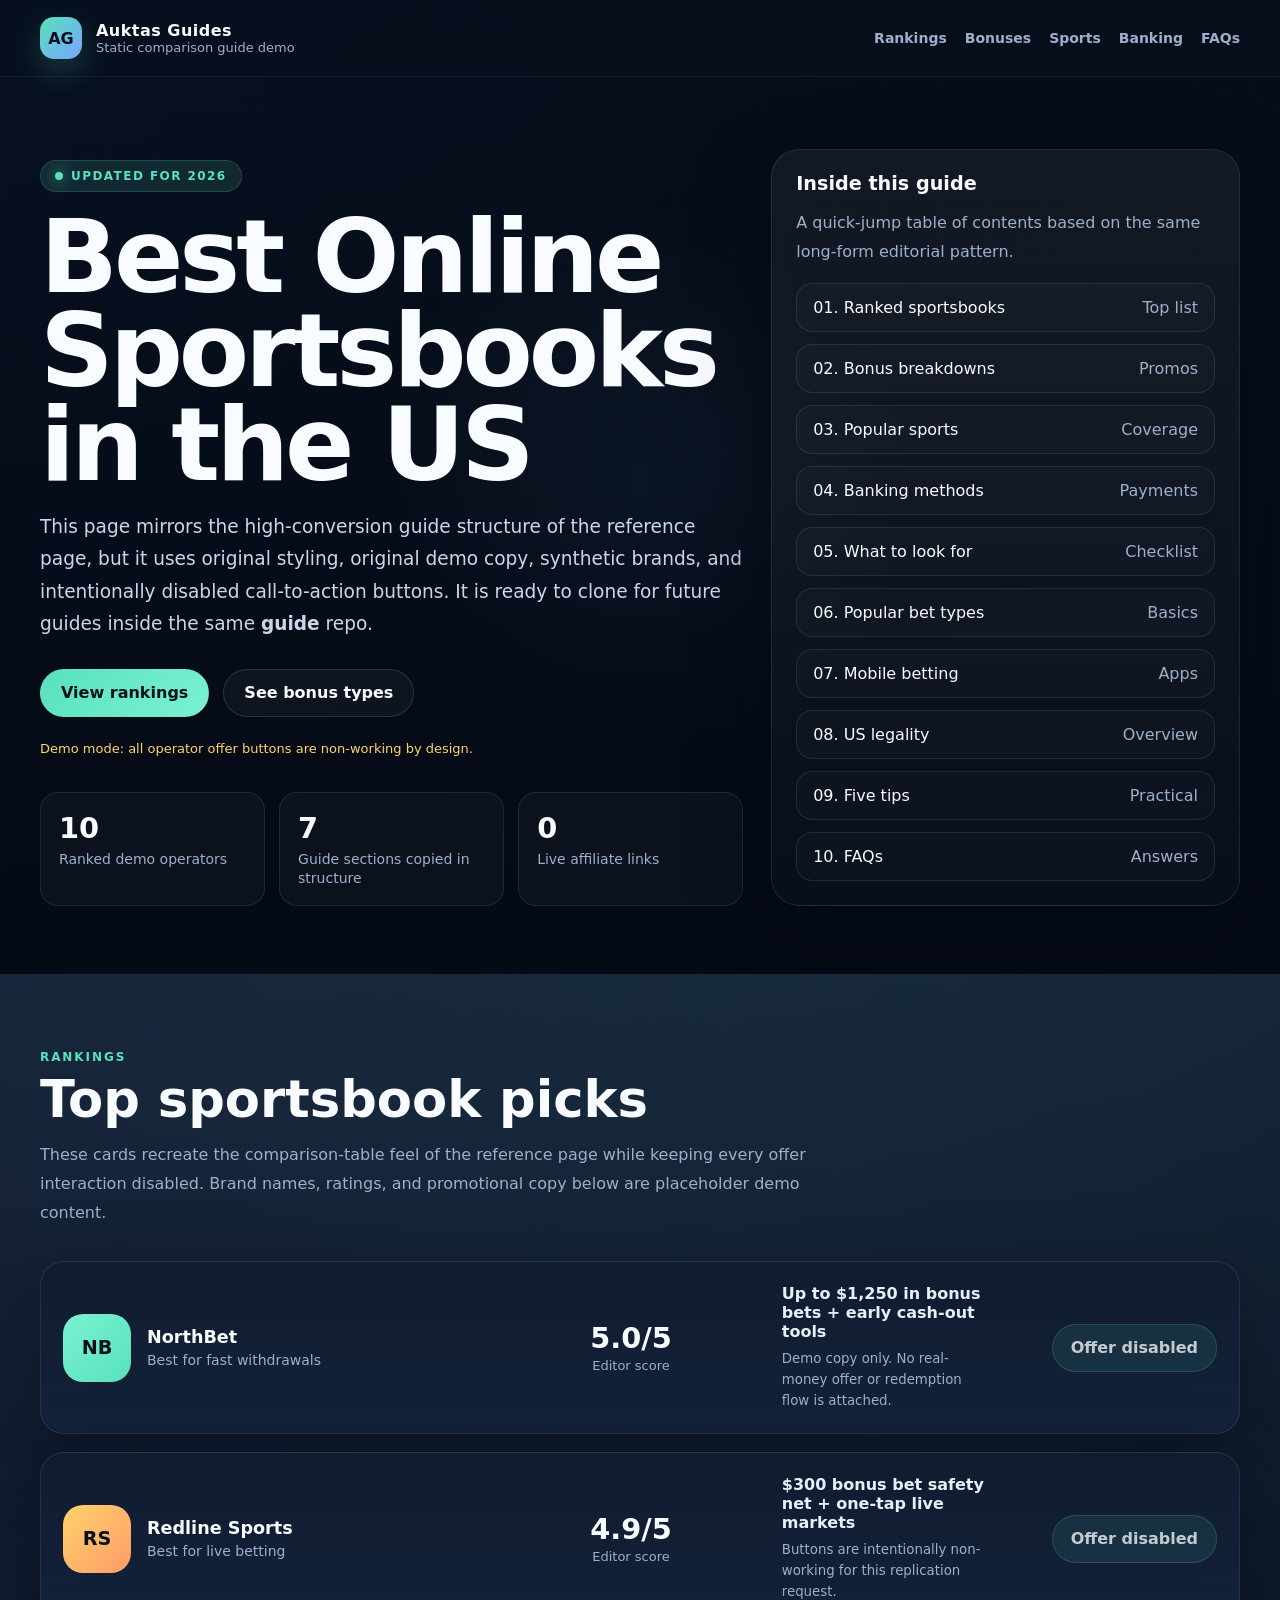
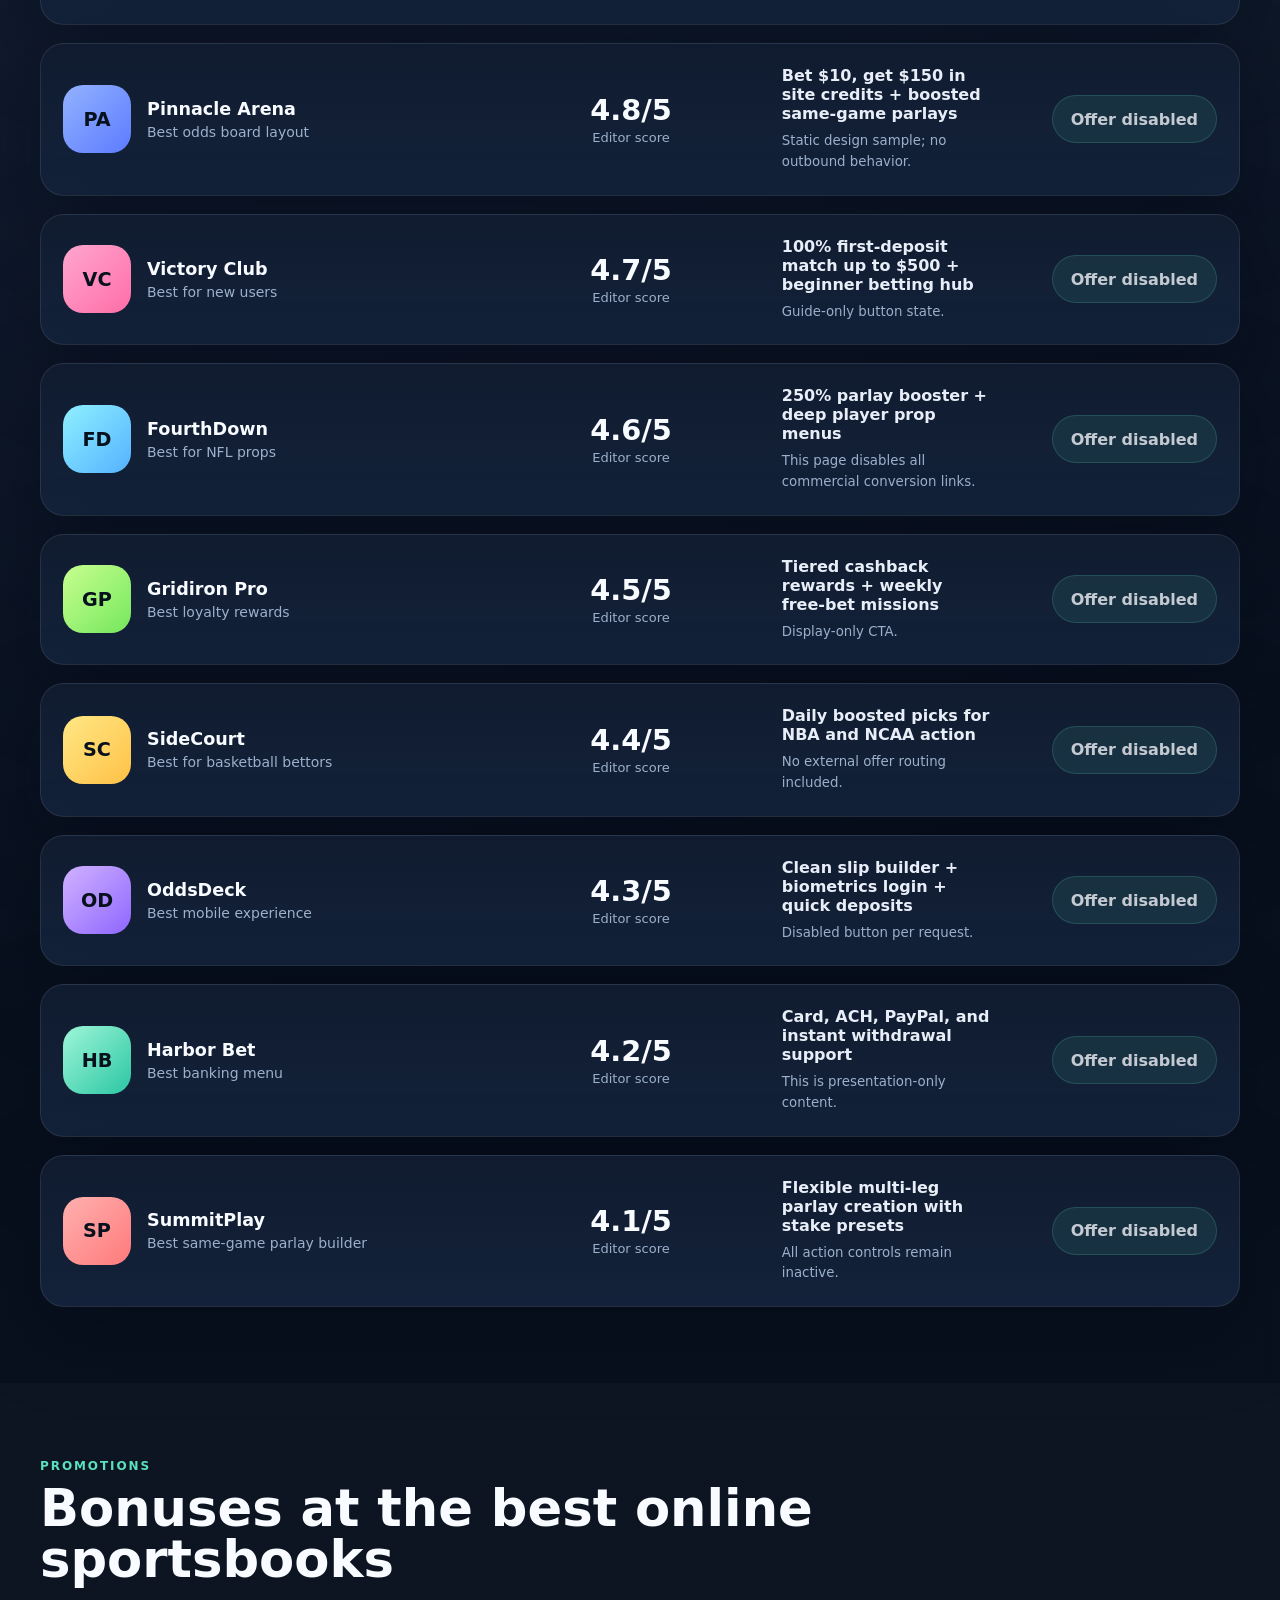
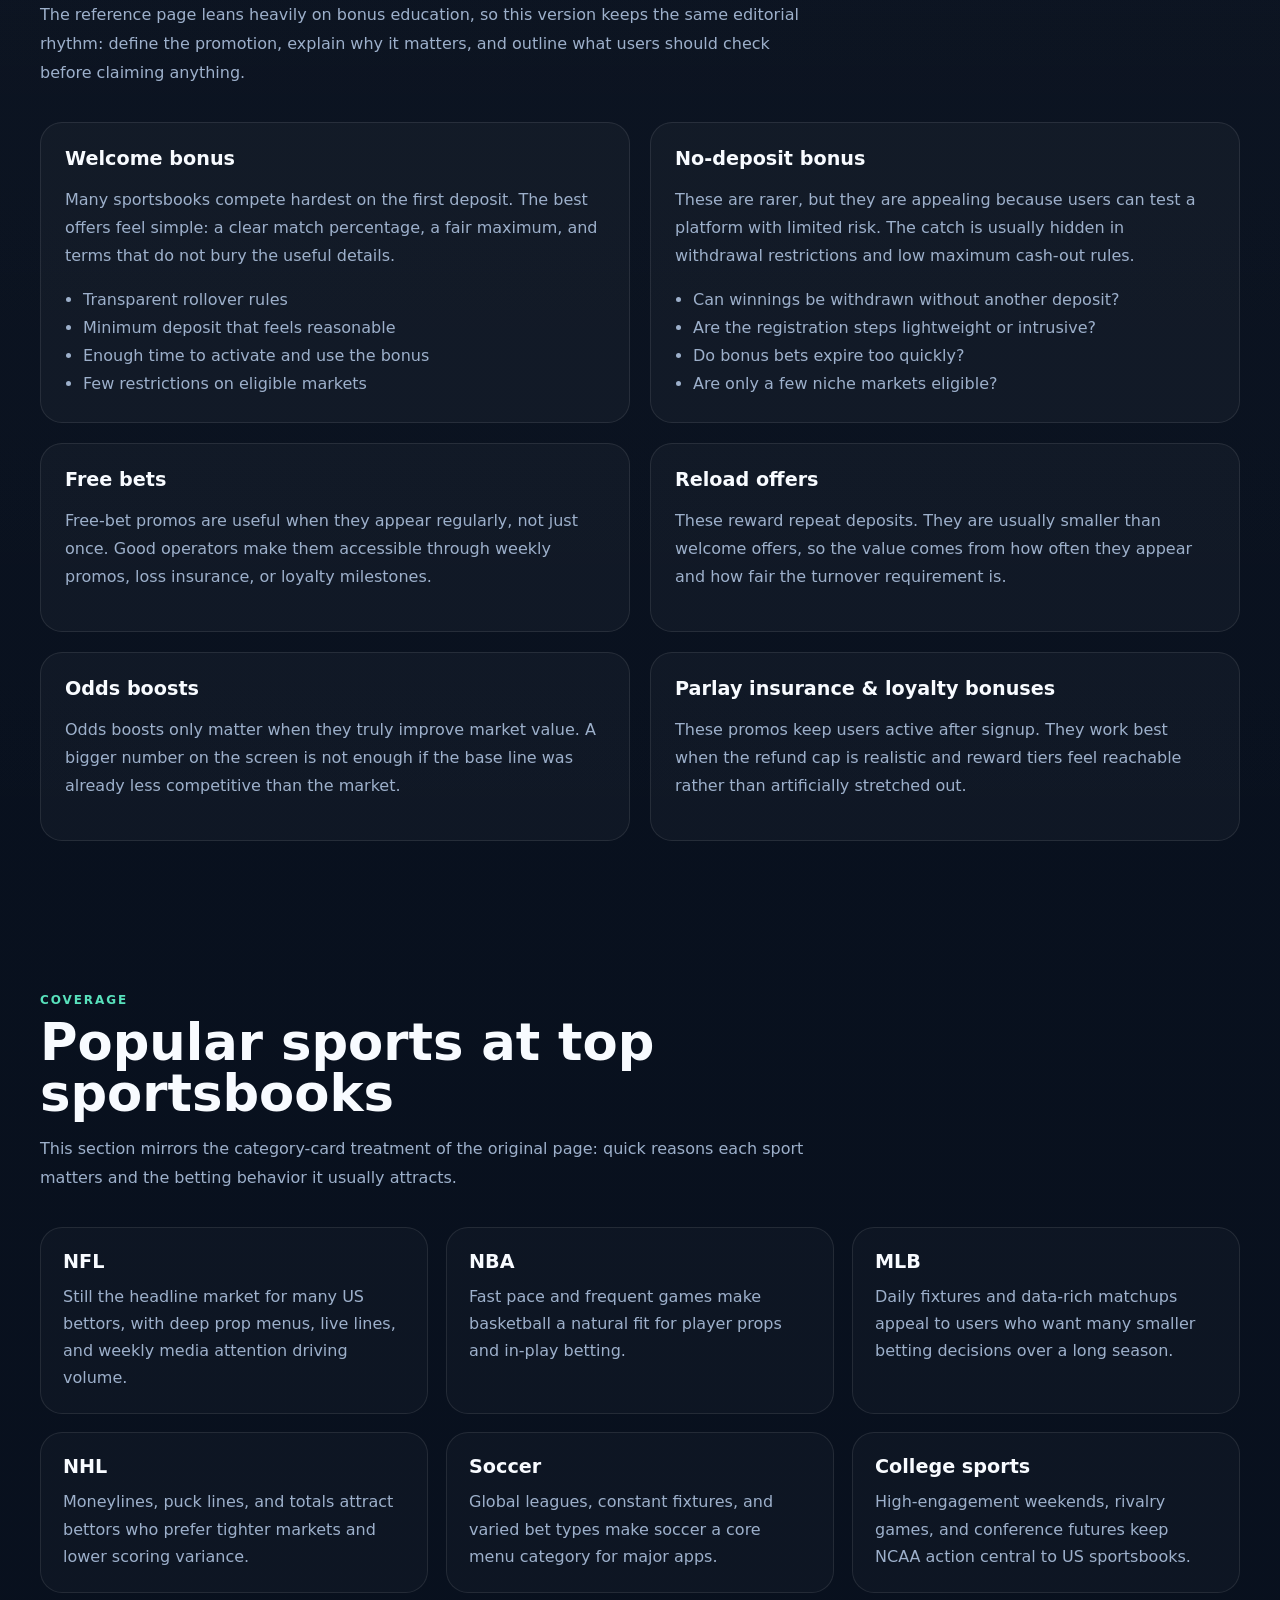
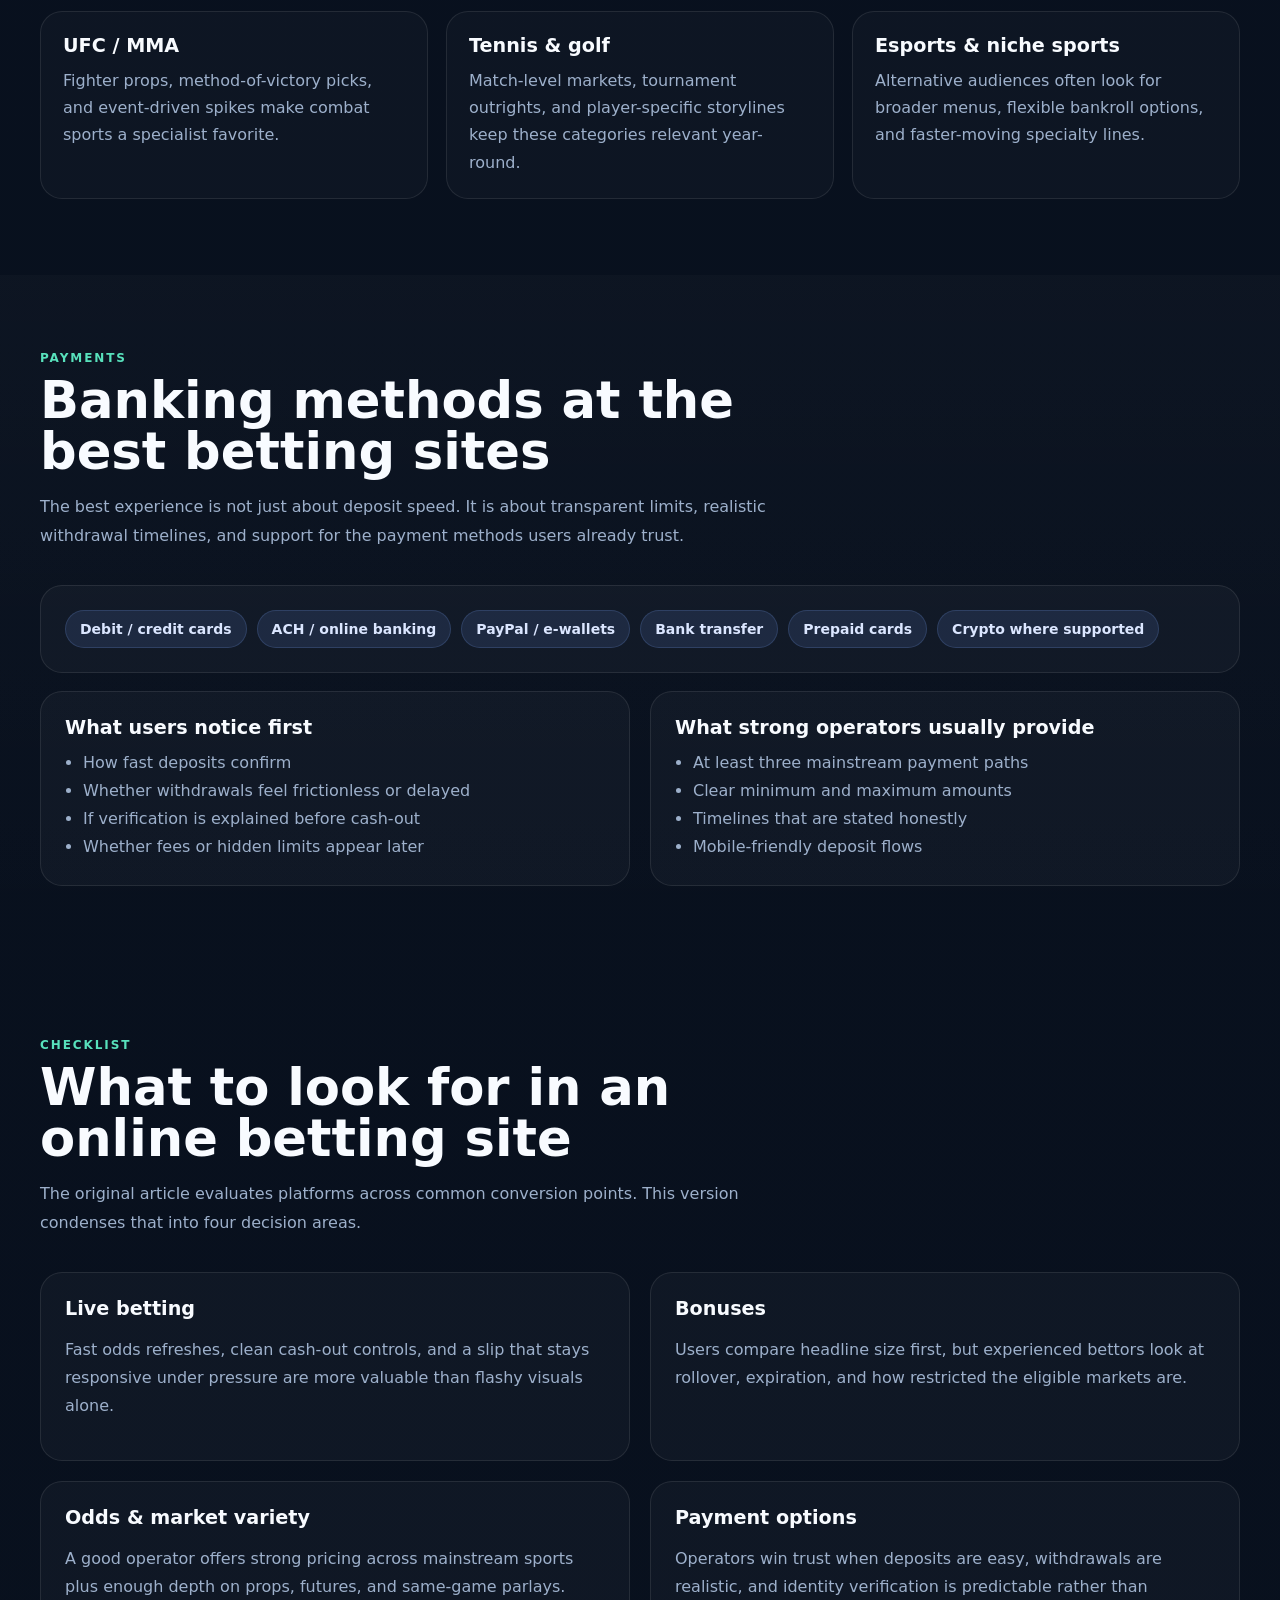
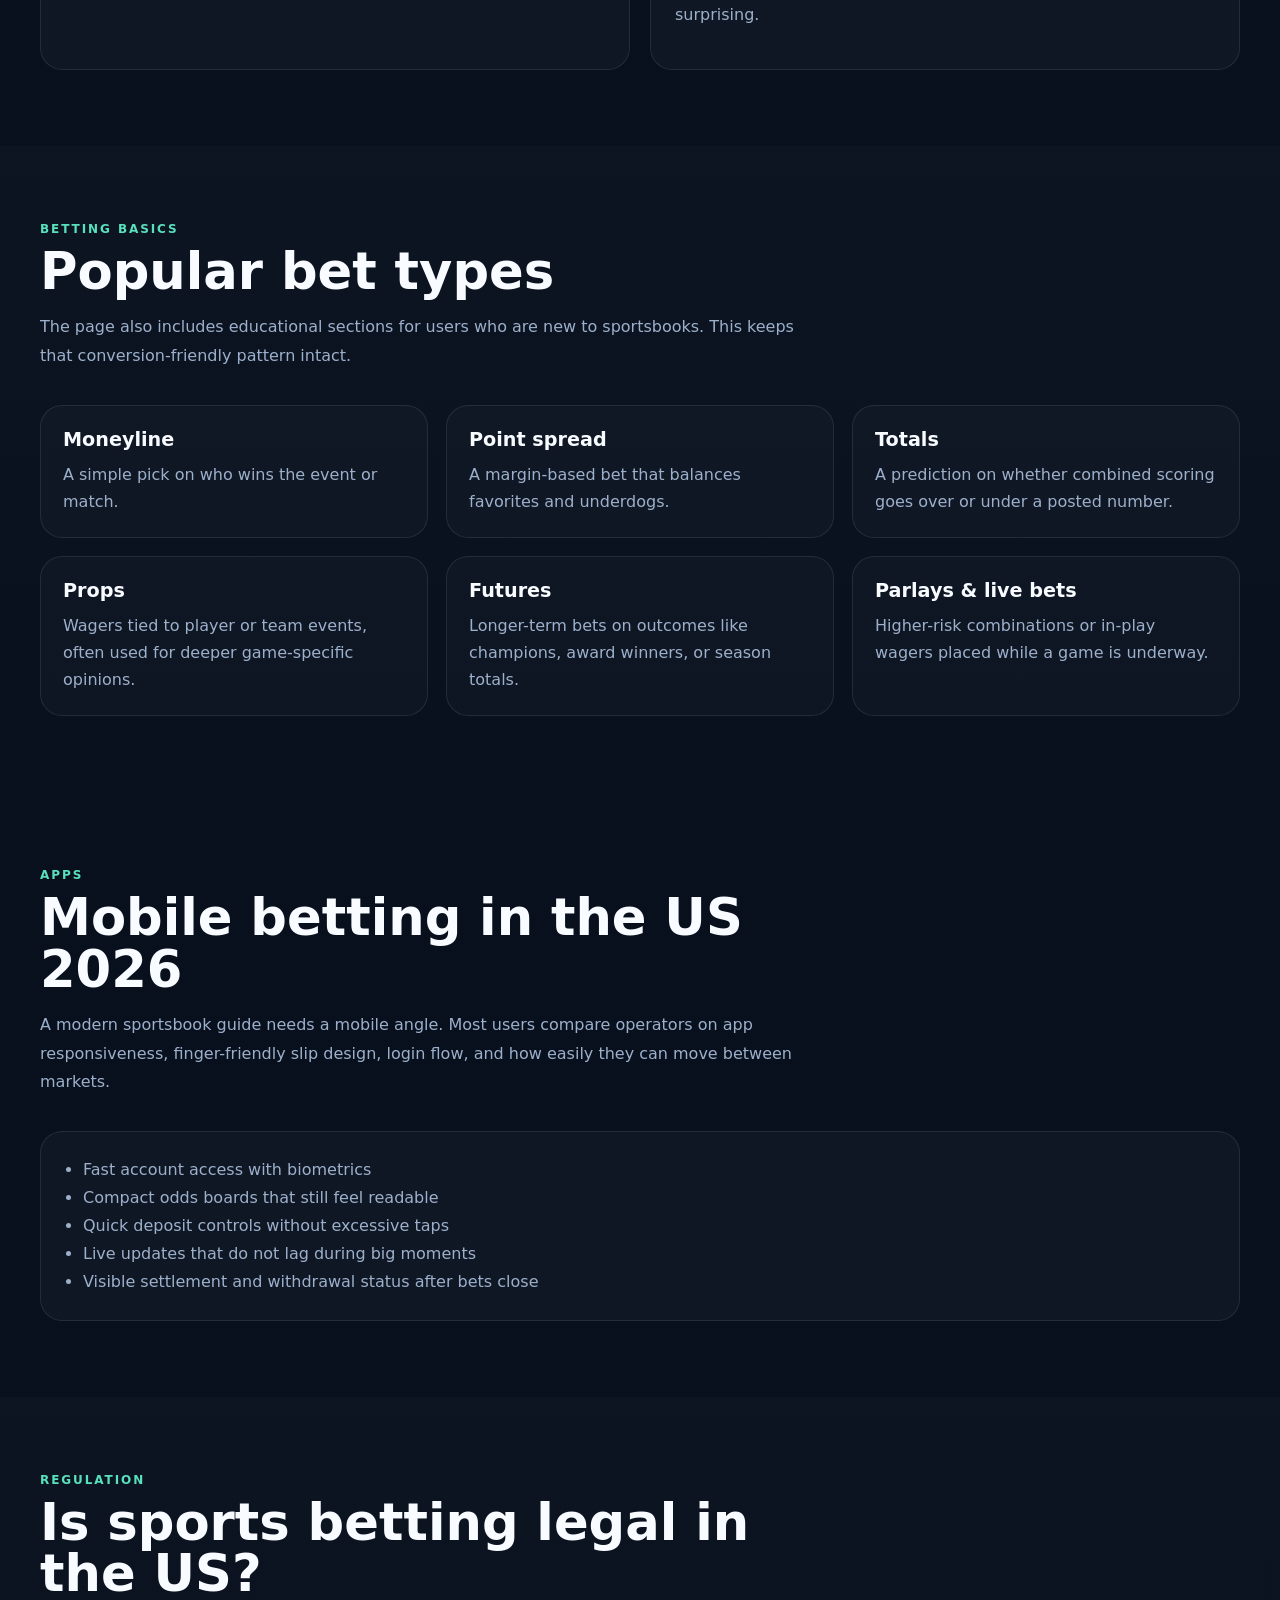
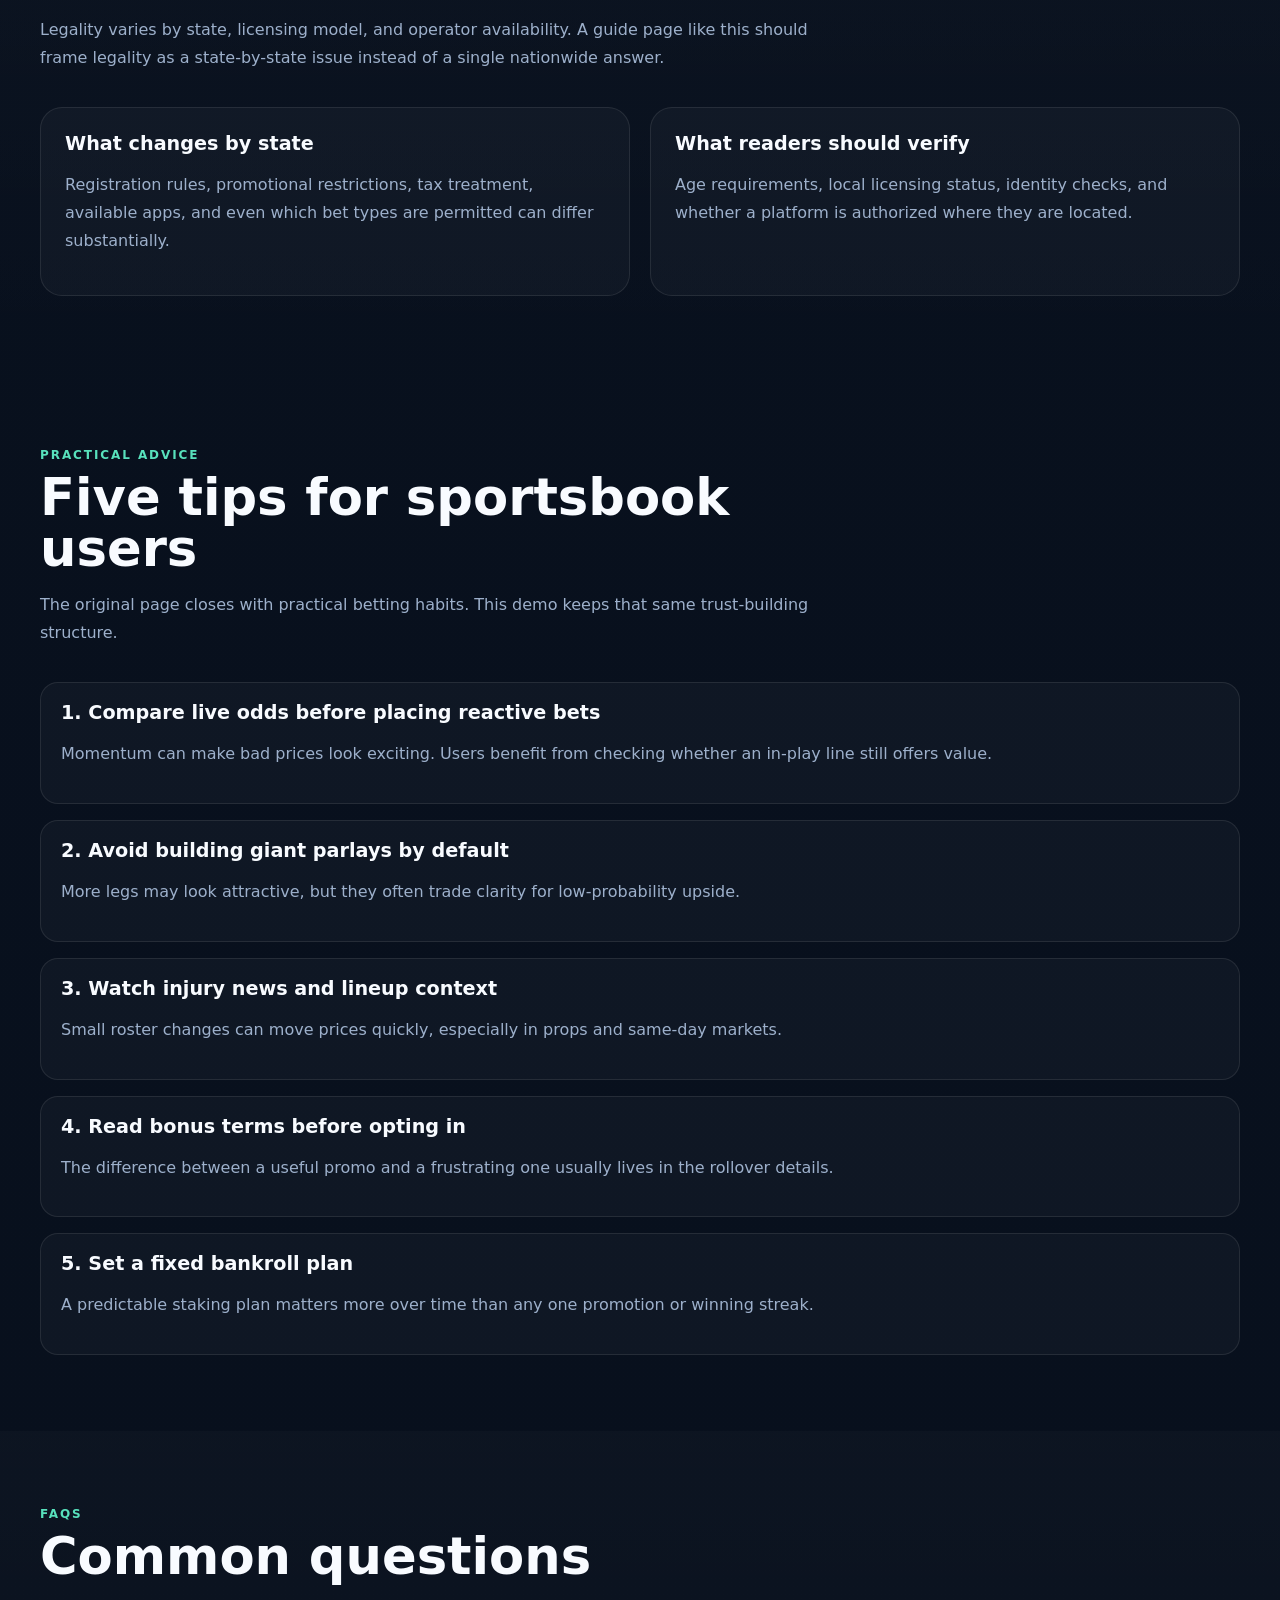
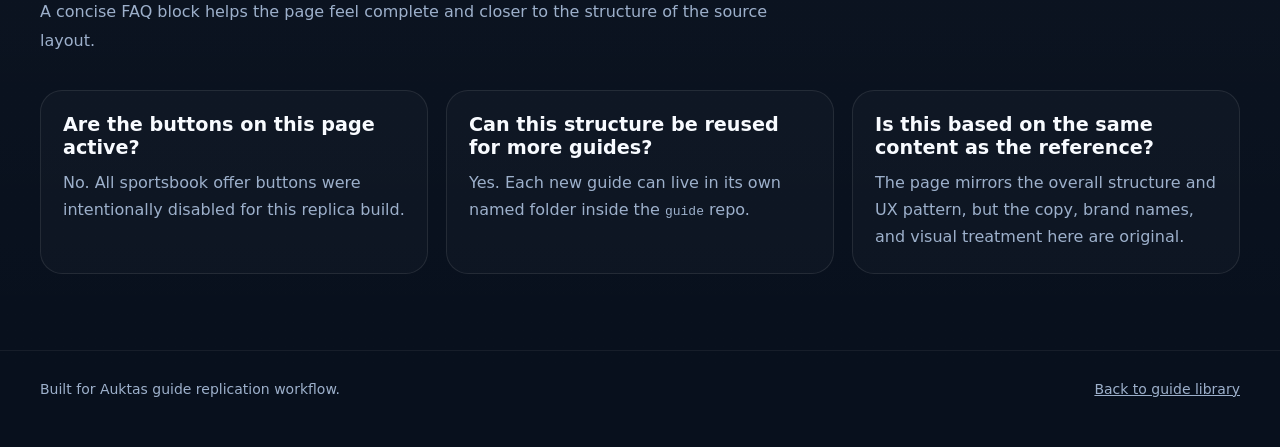
==== best-online-sportsbooks-usa-2026/index.html @ 98aa3f27 "feat: add initial Auktas guide library" ====
<!doctype html>
<html lang="en">
  <head>
    <meta charset="UTF-8" />
    <meta name="viewport" content="width=device-width, initial-scale=1.0" />
    <title>Best Online Sportsbooks in the US 2026 | Demo Guide</title>
    <meta name="description" content="A self-contained guide-style landing page for sportsbook comparisons, built as a static demo with all action buttons disabled." />
    <style>
      :root {
        color-scheme: dark;
        --bg: #08101d;
        --bg-soft: #0d1728;
        --panel: #101b2f;
        --panel-2: #13223a;
        --text: #f8fbff;
        --muted: #9db0cb;
        --line: rgba(255,255,255,.09);
        --line-strong: rgba(255,255,255,.16);
        --accent: #58e1bc;
        --accent-2: #79a4ff;
        --warn: #ffd36a;
        --shadow: 0 26px 80px rgba(2, 8, 20, .42);
        --radius: 24px;
      }
      * { box-sizing: border-box; }
      html { scroll-behavior: smooth; }
      body {
        margin: 0;
        font-family: Inter, ui-sans-serif, system-ui, -apple-system, BlinkMacSystemFont, sans-serif;
        color: var(--text);
        background:
          radial-gradient(circle at top left, rgba(121,164,255,.18), transparent 26%),
          radial-gradient(circle at 85% 0%, rgba(88,225,188,.13), transparent 18%),
          linear-gradient(180deg, #09111f 0%, #08101d 100%);
      }
      a { color: inherit; }
      .container { width: min(1200px, calc(100% - 32px)); margin: 0 auto; }
      .badge {
        display: inline-flex; align-items: center; gap: 8px; padding: 8px 14px; border-radius: 999px;
        background: rgba(88,225,188,.12); color: var(--accent); border: 1px solid rgba(88,225,188,.18);
        font-size: 12px; font-weight: 700; letter-spacing: .12em; text-transform: uppercase;
      }
      .dot { width: 8px; height: 8px; border-radius: 999px; background: var(--accent); box-shadow: 0 0 16px var(--accent); }
      .hero {
        position: relative; overflow: hidden; min-height: 100svh;
        padding-bottom: 36px;
        background:
          linear-gradient(180deg, rgba(4, 10, 20, .45), rgba(4, 10, 20, .9)),
          radial-gradient(circle at center, rgba(121,164,255,.18), transparent 34%),
          linear-gradient(135deg, #0b1630, #09111f 48%, #0a1322 100%);
      }
      .grid-pattern {
        position: absolute; inset: 0; opacity: .16; pointer-events: none;
        background-image:
          linear-gradient(rgba(255,255,255,.06) 1px, transparent 1px),
          linear-gradient(90deg, rgba(255,255,255,.06) 1px, transparent 1px);
        background-size: 52px 52px;
        mask-image: linear-gradient(180deg, rgba(0,0,0,.9), rgba(0,0,0,.25), transparent);
      }
      nav {
        position: sticky; top: 0; z-index: 20; backdrop-filter: blur(18px);
        background: rgba(8, 16, 29, .66); border-bottom: 1px solid rgba(255,255,255,.06);
      }
      .nav-inner {
        display: flex; align-items: center; justify-content: space-between; gap: 16px;
        min-height: 76px;
      }
      .brand {
        display: flex; align-items: center; gap: 14px; text-decoration: none;
      }
      .brand-mark {
        width: 42px; height: 42px; border-radius: 14px;
        display: grid; place-items: center; font-weight: 800;
        background: linear-gradient(135deg, var(--accent), var(--accent-2));
        color: #06101f; box-shadow: 0 12px 30px rgba(88,225,188,.22);
      }
      .brand-copy strong { display: block; letter-spacing: .03em; }
      .brand-copy span { display: block; color: var(--muted); font-size: 13px; }
      .nav-links { display: flex; flex-wrap: wrap; gap: 18px; }
      .nav-links a {
        text-decoration: none; color: var(--muted); font-size: 14px; font-weight: 600;
      }
      .nav-links a:hover { color: var(--text); }
      .hero-content { position: relative; z-index: 1; padding: 72px 0 32px; }
      .hero-layout {
        display: grid; grid-template-columns: 1.2fr .8fr; gap: 28px; align-items: end;
      }
      h1 {
        margin: 18px 0 16px; font-size: clamp(3rem, 8vw, 6.8rem); line-height: .92; letter-spacing: -.04em;
      }
      .lead { font-size: clamp(1rem, 2vw, 1.16rem); color: #cad6ea; line-height: 1.75; max-width: 750px; }
      .hero-actions { display: flex; flex-wrap: wrap; gap: 14px; margin: 28px 0 24px; }
      .btn, .btn-muted {
        display: inline-flex; align-items: center; justify-content: center; min-height: 48px;
        padding: 0 20px; border-radius: 999px; font-weight: 700; text-decoration: none;
        border: 1px solid transparent;
      }
      .btn { background: linear-gradient(135deg, var(--accent), #7af1d2); color: #07111d; }
      .btn-muted { background: rgba(255,255,255,.04); color: var(--text); border-color: rgba(255,255,255,.12); }
      .btn[aria-disabled="true"], .offer-btn[aria-disabled="true"] {
        cursor: not-allowed; opacity: .78;
      }
      .micro-note { color: var(--warn); font-size: 13px; margin-top: 10px; }
      .stat-row {
        margin-top: 36px; display: grid; grid-template-columns: repeat(3, minmax(0, 1fr)); gap: 14px;
      }
      .stat {
        padding: 18px; border: 1px solid var(--line); border-radius: 18px; background: rgba(255,255,255,.03);
      }
      .stat strong { display: block; font-size: 1.8rem; margin-bottom: 4px; }
      .stat span { color: var(--muted); font-size: 14px; }
      .hero-panel {
        border: 1px solid var(--line); background: linear-gradient(180deg, rgba(255,255,255,.05), rgba(255,255,255,.02));
        border-radius: 28px; padding: 24px; box-shadow: var(--shadow);
      }
      .hero-panel h2 { margin: 0 0 16px; font-size: 1.2rem; }
      .toc-list { list-style: none; padding: 0; margin: 0; display: grid; gap: 12px; }
      .toc-list a {
        display: flex; justify-content: space-between; align-items: center; gap: 12px; text-decoration: none;
        padding: 14px 16px; border: 1px solid var(--line); border-radius: 16px; background: rgba(255,255,255,.02);
      }
      .toc-list a span:last-child { color: var(--muted); }
      .section {
        padding: 76px 0;
      }
      .section-alt { background: linear-gradient(180deg, rgba(255,255,255,.02), rgba(255,255,255,0)); }
      .section-head { max-width: 780px; margin-bottom: 34px; }
      .eyebrow { color: var(--accent); text-transform: uppercase; letter-spacing: .16em; font-size: 12px; font-weight: 800; }
      h2 { margin: 10px 0 14px; font-size: clamp(2rem, 4vw, 3.2rem); line-height: 1; }
      h3 { font-size: 1.2rem; margin: 0 0 10px; }
      .section-copy { color: var(--muted); line-height: 1.8; }
      .offers { display: grid; gap: 18px; }
      .offer-card {
        display: grid; grid-template-columns: 1.1fr .7fr .55fr .55fr; gap: 18px; align-items: center;
        padding: 22px; border-radius: 24px; border: 1px solid var(--line); background: linear-gradient(180deg, var(--panel), var(--panel-2));
        box-shadow: var(--shadow);
      }
      .offer-brand { display: flex; align-items: center; gap: 16px; }
      .logo {
        width: 68px; height: 68px; border-radius: 20px; display: grid; place-items: center;
        font-size: 1.2rem; font-weight: 800; color: #07111d;
      }
      .brand-meta strong { display: block; font-size: 1.1rem; }
      .brand-meta span { display: block; margin-top: 5px; color: var(--muted); font-size: 14px; }
      .score { text-align: center; }
      .score strong { display: block; font-size: 1.8rem; }
      .score span { color: var(--muted); font-size: 13px; }
      .offer-copy { color: #e8eef8; font-weight: 600; }
      .offer-copy small, .disclaimer { display: block; color: var(--muted); font-weight: 500; line-height: 1.55; margin-top: 8px; }
      .offer-btn {
        justify-self: end; display: inline-flex; align-items: center; justify-content: center; min-height: 48px;
        min-width: 164px; padding: 0 18px; border-radius: 999px; border: 1px solid rgba(88,225,188,.24);
        background: rgba(88,225,188,.12); color: var(--text); font-weight: 800; text-decoration: none;
      }
      .columns-2 { display: grid; grid-template-columns: repeat(2, minmax(0, 1fr)); gap: 20px; }
      .card {
        padding: 24px; border-radius: 22px; border: 1px solid var(--line); background: rgba(255,255,255,.03);
      }
      .card p, .card li { color: var(--muted); line-height: 1.75; }
      ul.clean { margin: 0; padding-left: 18px; }
      .chips { display: flex; flex-wrap: wrap; gap: 10px; }
      .chip {
        display: inline-flex; align-items: center; padding: 10px 14px; border-radius: 999px;
        background: rgba(121,164,255,.12); border: 1px solid rgba(121,164,255,.18); color: #dbe6ff; font-size: 14px; font-weight: 600;
      }
      .sports-grid, .types-grid, .faq-grid { display: grid; grid-template-columns: repeat(3, minmax(0, 1fr)); gap: 18px; }
      .sport-card, .type-card, .faq-card {
        padding: 22px; border-radius: 22px; border: 1px solid var(--line); background: rgba(255,255,255,.025);
      }
      .sport-card p, .type-card p, .faq-card p { color: var(--muted); line-height: 1.7; margin: 0; }
      .tip-list { display: grid; gap: 16px; }
      .tip {
        padding: 18px 20px; border-radius: 18px; border: 1px solid var(--line); background: rgba(255,255,255,.03);
      }
      .footer {
        padding: 30px 0 50px; border-top: 1px solid rgba(255,255,255,.06); color: var(--muted); font-size: 14px;
      }
      .footer-row { display: flex; justify-content: space-between; gap: 16px; flex-wrap: wrap; }
      @media (max-width: 1100px) {
        .hero-layout, .offer-card, .sports-grid, .types-grid, .faq-grid { grid-template-columns: 1fr; }
        .offer-btn { justify-self: stretch; }
        .score { text-align: left; }
      }
      @media (max-width: 760px) {
        .nav-inner { padding: 12px 0; align-items: flex-start; }
        .nav-links { display: none; }
        .columns-2, .stat-row { grid-template-columns: 1fr; }
        .hero-content { padding-top: 44px; }
        h1 { font-size: 2.8rem; }
      }
    </style>
  </head>
  <body>
    <section class="hero" id="top">
      <div class="grid-pattern"></div>
      <nav>
        <div class="container nav-inner">
          <a class="brand" href="#top">
            <div class="brand-mark">AG</div>
            <div class="brand-copy">
              <strong>Auktas Guides</strong>
              <span>Static comparison guide demo</span>
            </div>
          </a>
          <div class="nav-links">
            <a href="#rankings">Rankings</a>
            <a href="#bonuses">Bonuses</a>
            <a href="#sports">Sports</a>
            <a href="#banking">Banking</a>
            <a href="#faq">FAQs</a>
          </div>
        </div>
      </nav>
      <div class="container hero-content">
        <div class="hero-layout">
          <div>
            <span class="badge"><span class="dot"></span> Updated for 2026</span>
            <h1>Best Online Sportsbooks in the US</h1>
            <p class="lead">This page mirrors the high-conversion guide structure of the reference page, but it uses original styling, original demo copy, synthetic brands, and intentionally disabled call-to-action buttons. It is ready to clone for future guides inside the same <strong>guide</strong> repo.</p>
            <div class="hero-actions">
              <a class="btn" href="#rankings">View rankings</a>
              <a class="btn-muted" href="#bonuses">See bonus types</a>
            </div>
            <div class="micro-note">Demo mode: all operator offer buttons are non-working by design.</div>
            <div class="stat-row">
              <div class="stat"><strong>10</strong><span>Ranked demo operators</span></div>
              <div class="stat"><strong>7</strong><span>Guide sections copied in structure</span></div>
              <div class="stat"><strong>0</strong><span>Live affiliate links</span></div>
            </div>
          </div>
          <aside class="hero-panel">
            <h2>Inside this guide</h2>
            <div class="section-copy" style="margin-bottom:16px">A quick-jump table of contents based on the same long-form editorial pattern.</div>
            <div class="toc-list">
              <a href="#rankings"><span>01. Ranked sportsbooks</span><span>Top list</span></a>
              <a href="#bonuses"><span>02. Bonus breakdowns</span><span>Promos</span></a>
              <a href="#sports"><span>03. Popular sports</span><span>Coverage</span></a>
              <a href="#banking"><span>04. Banking methods</span><span>Payments</span></a>
              <a href="#criteria"><span>05. What to look for</span><span>Checklist</span></a>
              <a href="#bet-types"><span>06. Popular bet types</span><span>Basics</span></a>
              <a href="#mobile"><span>07. Mobile betting</span><span>Apps</span></a>
              <a href="#legal"><span>08. US legality</span><span>Overview</span></a>
              <a href="#tips"><span>09. Five tips</span><span>Practical</span></a>
              <a href="#faq"><span>10. FAQs</span><span>Answers</span></a>
            </div>
          </aside>
        </div>
      </div>
    </section>

    <main>
      <section class="section" id="rankings">
        <div class="container">
          <div class="section-head">
            <div class="eyebrow">Rankings</div>
            <h2>Top sportsbook picks</h2>
            <p class="section-copy">These cards recreate the comparison-table feel of the reference page while keeping every offer interaction disabled. Brand names, ratings, and promotional copy below are placeholder demo content.</p>
          </div>
          <div class="offers">
            <article class="offer-card">
              <div class="offer-brand">
                <div class="logo" style="background:linear-gradient(135deg,#7af1d2,#58e1bc)">NB</div>
                <div class="brand-meta"><strong>NorthBet</strong><span>Best for fast withdrawals</span></div>
              </div>
              <div class="score"><strong>5.0/5</strong><span>Editor score</span></div>
              <div class="offer-copy">Up to $1,250 in bonus bets + early cash-out tools<small class="disclaimer">Demo copy only. No real-money offer or redemption flow is attached.</small></div>
              <a class="offer-btn" href="javascript:void(0)" aria-disabled="true">Offer disabled</a>
            </article>
            <article class="offer-card">
              <div class="offer-brand">
                <div class="logo" style="background:linear-gradient(135deg,#ffd36a,#ff9b6a)">RS</div>
                <div class="brand-meta"><strong>Redline Sports</strong><span>Best for live betting</span></div>
              </div>
              <div class="score"><strong>4.9/5</strong><span>Editor score</span></div>
              <div class="offer-copy">$300 bonus bet safety net + one-tap live markets<small class="disclaimer">Buttons are intentionally non-working for this replication request.</small></div>
              <a class="offer-btn" href="javascript:void(0)" aria-disabled="true">Offer disabled</a>
            </article>
            <article class="offer-card">
              <div class="offer-brand">
                <div class="logo" style="background:linear-gradient(135deg,#93b2ff,#5c7bff)">PA</div>
                <div class="brand-meta"><strong>Pinnacle Arena</strong><span>Best odds board layout</span></div>
              </div>
              <div class="score"><strong>4.8/5</strong><span>Editor score</span></div>
              <div class="offer-copy">Bet $10, get $150 in site credits + boosted same-game parlays<small class="disclaimer">Static design sample; no outbound behavior.</small></div>
              <a class="offer-btn" href="javascript:void(0)" aria-disabled="true">Offer disabled</a>
            </article>
            <article class="offer-card">
              <div class="offer-brand">
                <div class="logo" style="background:linear-gradient(135deg,#ffa6cf,#ff6ea8)">VC</div>
                <div class="brand-meta"><strong>Victory Club</strong><span>Best for new users</span></div>
              </div>
              <div class="score"><strong>4.7/5</strong><span>Editor score</span></div>
              <div class="offer-copy">100% first-deposit match up to $500 + beginner betting hub<small class="disclaimer">Guide-only button state.</small></div>
              <a class="offer-btn" href="javascript:void(0)" aria-disabled="true">Offer disabled</a>
            </article>
            <article class="offer-card">
              <div class="offer-brand">
                <div class="logo" style="background:linear-gradient(135deg,#8ff0ff,#54b2ff)">FD</div>
                <div class="brand-meta"><strong>FourthDown</strong><span>Best for NFL props</span></div>
              </div>
              <div class="score"><strong>4.6/5</strong><span>Editor score</span></div>
              <div class="offer-copy">250% parlay booster + deep player prop menus<small class="disclaimer">This page disables all commercial conversion links.</small></div>
              <a class="offer-btn" href="javascript:void(0)" aria-disabled="true">Offer disabled</a>
            </article>
            <article class="offer-card">
              <div class="offer-brand">
                <div class="logo" style="background:linear-gradient(135deg,#c8ff8f,#75e85e)">GP</div>
                <div class="brand-meta"><strong>Gridiron Pro</strong><span>Best loyalty rewards</span></div>
              </div>
              <div class="score"><strong>4.5/5</strong><span>Editor score</span></div>
              <div class="offer-copy">Tiered cashback rewards + weekly free-bet missions<small class="disclaimer">Display-only CTA.</small></div>
              <a class="offer-btn" href="javascript:void(0)" aria-disabled="true">Offer disabled</a>
            </article>
            <article class="offer-card">
              <div class="offer-brand">
                <div class="logo" style="background:linear-gradient(135deg,#ffe785,#ffc247)">SC</div>
                <div class="brand-meta"><strong>SideCourt</strong><span>Best for basketball bettors</span></div>
              </div>
              <div class="score"><strong>4.4/5</strong><span>Editor score</span></div>
              <div class="offer-copy">Daily boosted picks for NBA and NCAA action<small class="disclaimer">No external offer routing included.</small></div>
              <a class="offer-btn" href="javascript:void(0)" aria-disabled="true">Offer disabled</a>
            </article>
            <article class="offer-card">
              <div class="offer-brand">
                <div class="logo" style="background:linear-gradient(135deg,#d0b2ff,#8f67ff)">OD</div>
                <div class="brand-meta"><strong>OddsDeck</strong><span>Best mobile experience</span></div>
              </div>
              <div class="score"><strong>4.3/5</strong><span>Editor score</span></div>
              <div class="offer-copy">Clean slip builder + biometrics login + quick deposits<small class="disclaimer">Disabled button per request.</small></div>
              <a class="offer-btn" href="javascript:void(0)" aria-disabled="true">Offer disabled</a>
            </article>
            <article class="offer-card">
              <div class="offer-brand">
                <div class="logo" style="background:linear-gradient(135deg,#9ef6d8,#2bc6a3)">HB</div>
                <div class="brand-meta"><strong>Harbor Bet</strong><span>Best banking menu</span></div>
              </div>
              <div class="score"><strong>4.2/5</strong><span>Editor score</span></div>
              <div class="offer-copy">Card, ACH, PayPal, and instant withdrawal support<small class="disclaimer">This is presentation-only content.</small></div>
              <a class="offer-btn" href="javascript:void(0)" aria-disabled="true">Offer disabled</a>
            </article>
            <article class="offer-card">
              <div class="offer-brand">
                <div class="logo" style="background:linear-gradient(135deg,#ffb0b0,#ff7a7a)">SP</div>
                <div class="brand-meta"><strong>SummitPlay</strong><span>Best same-game parlay builder</span></div>
              </div>
              <div class="score"><strong>4.1/5</strong><span>Editor score</span></div>
              <div class="offer-copy">Flexible multi-leg parlay creation with stake presets<small class="disclaimer">All action controls remain inactive.</small></div>
              <a class="offer-btn" href="javascript:void(0)" aria-disabled="true">Offer disabled</a>
            </article>
          </div>
        </div>
      </section>

      <section class="section section-alt" id="bonuses">
        <div class="container">
          <div class="section-head">
            <div class="eyebrow">Promotions</div>
            <h2>Bonuses at the best online sportsbooks</h2>
            <p class="section-copy">The reference page leans heavily on bonus education, so this version keeps the same editorial rhythm: define the promotion, explain why it matters, and outline what users should check before claiming anything.</p>
          </div>
          <div class="columns-2">
            <div class="card">
              <h3>Welcome bonus</h3>
              <p>Many sportsbooks compete hardest on the first deposit. The best offers feel simple: a clear match percentage, a fair maximum, and terms that do not bury the useful details.</p>
              <ul class="clean">
                <li>Transparent rollover rules</li>
                <li>Minimum deposit that feels reasonable</li>
                <li>Enough time to activate and use the bonus</li>
                <li>Few restrictions on eligible markets</li>
              </ul>
            </div>
            <div class="card">
              <h3>No-deposit bonus</h3>
              <p>These are rarer, but they are appealing because users can test a platform with limited risk. The catch is usually hidden in withdrawal restrictions and low maximum cash-out rules.</p>
              <ul class="clean">
                <li>Can winnings be withdrawn without another deposit?</li>
                <li>Are the registration steps lightweight or intrusive?</li>
                <li>Do bonus bets expire too quickly?</li>
                <li>Are only a few niche markets eligible?</li>
              </ul>
            </div>
            <div class="card">
              <h3>Free bets</h3>
              <p>Free-bet promos are useful when they appear regularly, not just once. Good operators make them accessible through weekly promos, loss insurance, or loyalty milestones.</p>
            </div>
            <div class="card">
              <h3>Reload offers</h3>
              <p>These reward repeat deposits. They are usually smaller than welcome offers, so the value comes from how often they appear and how fair the turnover requirement is.</p>
            </div>
            <div class="card">
              <h3>Odds boosts</h3>
              <p>Odds boosts only matter when they truly improve market value. A bigger number on the screen is not enough if the base line was already less competitive than the market.</p>
            </div>
            <div class="card">
              <h3>Parlay insurance & loyalty bonuses</h3>
              <p>These promos keep users active after signup. They work best when the refund cap is realistic and reward tiers feel reachable rather than artificially stretched out.</p>
            </div>
          </div>
        </div>
      </section>

      <section class="section" id="sports">
        <div class="container">
          <div class="section-head">
            <div class="eyebrow">Coverage</div>
            <h2>Popular sports at top sportsbooks</h2>
            <p class="section-copy">This section mirrors the category-card treatment of the original page: quick reasons each sport matters and the betting behavior it usually attracts.</p>
          </div>
          <div class="sports-grid">
            <div class="sport-card"><h3>NFL</h3><p>Still the headline market for many US bettors, with deep prop menus, live lines, and weekly media attention driving volume.</p></div>
            <div class="sport-card"><h3>NBA</h3><p>Fast pace and frequent games make basketball a natural fit for player props and in-play betting.</p></div>
            <div class="sport-card"><h3>MLB</h3><p>Daily fixtures and data-rich matchups appeal to users who want many smaller betting decisions over a long season.</p></div>
            <div class="sport-card"><h3>NHL</h3><p>Moneylines, puck lines, and totals attract bettors who prefer tighter markets and lower scoring variance.</p></div>
            <div class="sport-card"><h3>Soccer</h3><p>Global leagues, constant fixtures, and varied bet types make soccer a core menu category for major apps.</p></div>
            <div class="sport-card"><h3>College sports</h3><p>High-engagement weekends, rivalry games, and conference futures keep NCAA action central to US sportsbooks.</p></div>
            <div class="sport-card"><h3>UFC / MMA</h3><p>Fighter props, method-of-victory picks, and event-driven spikes make combat sports a specialist favorite.</p></div>
            <div class="sport-card"><h3>Tennis & golf</h3><p>Match-level markets, tournament outrights, and player-specific storylines keep these categories relevant year-round.</p></div>
            <div class="sport-card"><h3>Esports & niche sports</h3><p>Alternative audiences often look for broader menus, flexible bankroll options, and faster-moving specialty lines.</p></div>
          </div>
        </div>
      </section>

      <section class="section section-alt" id="banking">
        <div class="container">
          <div class="section-head">
            <div class="eyebrow">Payments</div>
            <h2>Banking methods at the best betting sites</h2>
            <p class="section-copy">The best experience is not just about deposit speed. It is about transparent limits, realistic withdrawal timelines, and support for the payment methods users already trust.</p>
          </div>
          <div class="card" style="margin-bottom:18px">
            <div class="chips">
              <span class="chip">Debit / credit cards</span>
              <span class="chip">ACH / online banking</span>
              <span class="chip">PayPal / e-wallets</span>
              <span class="chip">Bank transfer</span>
              <span class="chip">Prepaid cards</span>
              <span class="chip">Crypto where supported</span>
            </div>
          </div>
          <div class="columns-2">
            <div class="card">
              <h3>What users notice first</h3>
              <ul class="clean">
                <li>How fast deposits confirm</li>
                <li>Whether withdrawals feel frictionless or delayed</li>
                <li>If verification is explained before cash-out</li>
                <li>Whether fees or hidden limits appear later</li>
              </ul>
            </div>
            <div class="card">
              <h3>What strong operators usually provide</h3>
              <ul class="clean">
                <li>At least three mainstream payment paths</li>
                <li>Clear minimum and maximum amounts</li>
                <li>Timelines that are stated honestly</li>
                <li>Mobile-friendly deposit flows</li>
              </ul>
            </div>
          </div>
        </div>
      </section>

      <section class="section" id="criteria">
        <div class="container">
          <div class="section-head">
            <div class="eyebrow">Checklist</div>
            <h2>What to look for in an online betting site</h2>
            <p class="section-copy">The original article evaluates platforms across common conversion points. This version condenses that into four decision areas.</p>
          </div>
          <div class="columns-2">
            <div class="card"><h3>Live betting</h3><p>Fast odds refreshes, clean cash-out controls, and a slip that stays responsive under pressure are more valuable than flashy visuals alone.</p></div>
            <div class="card"><h3>Bonuses</h3><p>Users compare headline size first, but experienced bettors look at rollover, expiration, and how restricted the eligible markets are.</p></div>
            <div class="card"><h3>Odds & market variety</h3><p>A good operator offers strong pricing across mainstream sports plus enough depth on props, futures, and same-game parlays.</p></div>
            <div class="card"><h3>Payment options</h3><p>Operators win trust when deposits are easy, withdrawals are realistic, and identity verification is predictable rather than surprising.</p></div>
          </div>
        </div>
      </section>

      <section class="section section-alt" id="bet-types">
        <div class="container">
          <div class="section-head">
            <div class="eyebrow">Betting basics</div>
            <h2>Popular bet types</h2>
            <p class="section-copy">The page also includes educational sections for users who are new to sportsbooks. This keeps that conversion-friendly pattern intact.</p>
          </div>
          <div class="types-grid">
            <div class="type-card"><h3>Moneyline</h3><p>A simple pick on who wins the event or match.</p></div>
            <div class="type-card"><h3>Point spread</h3><p>A margin-based bet that balances favorites and underdogs.</p></div>
            <div class="type-card"><h3>Totals</h3><p>A prediction on whether combined scoring goes over or under a posted number.</p></div>
            <div class="type-card"><h3>Props</h3><p>Wagers tied to player or team events, often used for deeper game-specific opinions.</p></div>
            <div class="type-card"><h3>Futures</h3><p>Longer-term bets on outcomes like champions, award winners, or season totals.</p></div>
            <div class="type-card"><h3>Parlays & live bets</h3><p>Higher-risk combinations or in-play wagers placed while a game is underway.</p></div>
          </div>
        </div>
      </section>

      <section class="section" id="mobile">
        <div class="container">
          <div class="section-head">
            <div class="eyebrow">Apps</div>
            <h2>Mobile betting in the US 2026</h2>
            <p class="section-copy">A modern sportsbook guide needs a mobile angle. Most users compare operators on app responsiveness, finger-friendly slip design, login flow, and how easily they can move between markets.</p>
          </div>
          <div class="card">
            <ul class="clean">
              <li>Fast account access with biometrics</li>
              <li>Compact odds boards that still feel readable</li>
              <li>Quick deposit controls without excessive taps</li>
              <li>Live updates that do not lag during big moments</li>
              <li>Visible settlement and withdrawal status after bets close</li>
            </ul>
          </div>
        </div>
      </section>

      <section class="section section-alt" id="legal">
        <div class="container">
          <div class="section-head">
            <div class="eyebrow">Regulation</div>
            <h2>Is sports betting legal in the US?</h2>
            <p class="section-copy">Legality varies by state, licensing model, and operator availability. A guide page like this should frame legality as a state-by-state issue instead of a single nationwide answer.</p>
          </div>
          <div class="columns-2">
            <div class="card"><h3>What changes by state</h3><p>Registration rules, promotional restrictions, tax treatment, available apps, and even which bet types are permitted can differ substantially.</p></div>
            <div class="card"><h3>What readers should verify</h3><p>Age requirements, local licensing status, identity checks, and whether a platform is authorized where they are located.</p></div>
          </div>
        </div>
      </section>

      <section class="section" id="tips">
        <div class="container">
          <div class="section-head">
            <div class="eyebrow">Practical advice</div>
            <h2>Five tips for sportsbook users</h2>
            <p class="section-copy">The original page closes with practical betting habits. This demo keeps that same trust-building structure.</p>
          </div>
          <div class="tip-list">
            <div class="tip"><h3>1. Compare live odds before placing reactive bets</h3><p class="section-copy">Momentum can make bad prices look exciting. Users benefit from checking whether an in-play line still offers value.</p></div>
            <div class="tip"><h3>2. Avoid building giant parlays by default</h3><p class="section-copy">More legs may look attractive, but they often trade clarity for low-probability upside.</p></div>
            <div class="tip"><h3>3. Watch injury news and lineup context</h3><p class="section-copy">Small roster changes can move prices quickly, especially in props and same-day markets.</p></div>
            <div class="tip"><h3>4. Read bonus terms before opting in</h3><p class="section-copy">The difference between a useful promo and a frustrating one usually lives in the rollover details.</p></div>
            <div class="tip"><h3>5. Set a fixed bankroll plan</h3><p class="section-copy">A predictable staking plan matters more over time than any one promotion or winning streak.</p></div>
          </div>
        </div>
      </section>

      <section class="section section-alt" id="faq">
        <div class="container">
          <div class="section-head">
            <div class="eyebrow">FAQs</div>
            <h2>Common questions</h2>
            <p class="section-copy">A concise FAQ block helps the page feel complete and closer to the structure of the source layout.</p>
          </div>
          <div class="faq-grid">
            <div class="faq-card"><h3>Are the buttons on this page active?</h3><p>No. All sportsbook offer buttons were intentionally disabled for this replica build.</p></div>
            <div class="faq-card"><h3>Can this structure be reused for more guides?</h3><p>Yes. Each new guide can live in its own named folder inside the <code>guide</code> repo.</p></div>
            <div class="faq-card"><h3>Is this based on the same content as the reference?</h3><p>The page mirrors the overall structure and UX pattern, but the copy, brand names, and visual treatment here are original.</p></div>
          </div>
        </div>
      </section>
    </main>

    <footer class="footer">
      <div class="container footer-row">
        <div>Built for Auktas guide replication workflow.</div>
        <div><a href="../index.html">Back to guide library</a></div>
      </div>
    </footer>
  </body>
</html>
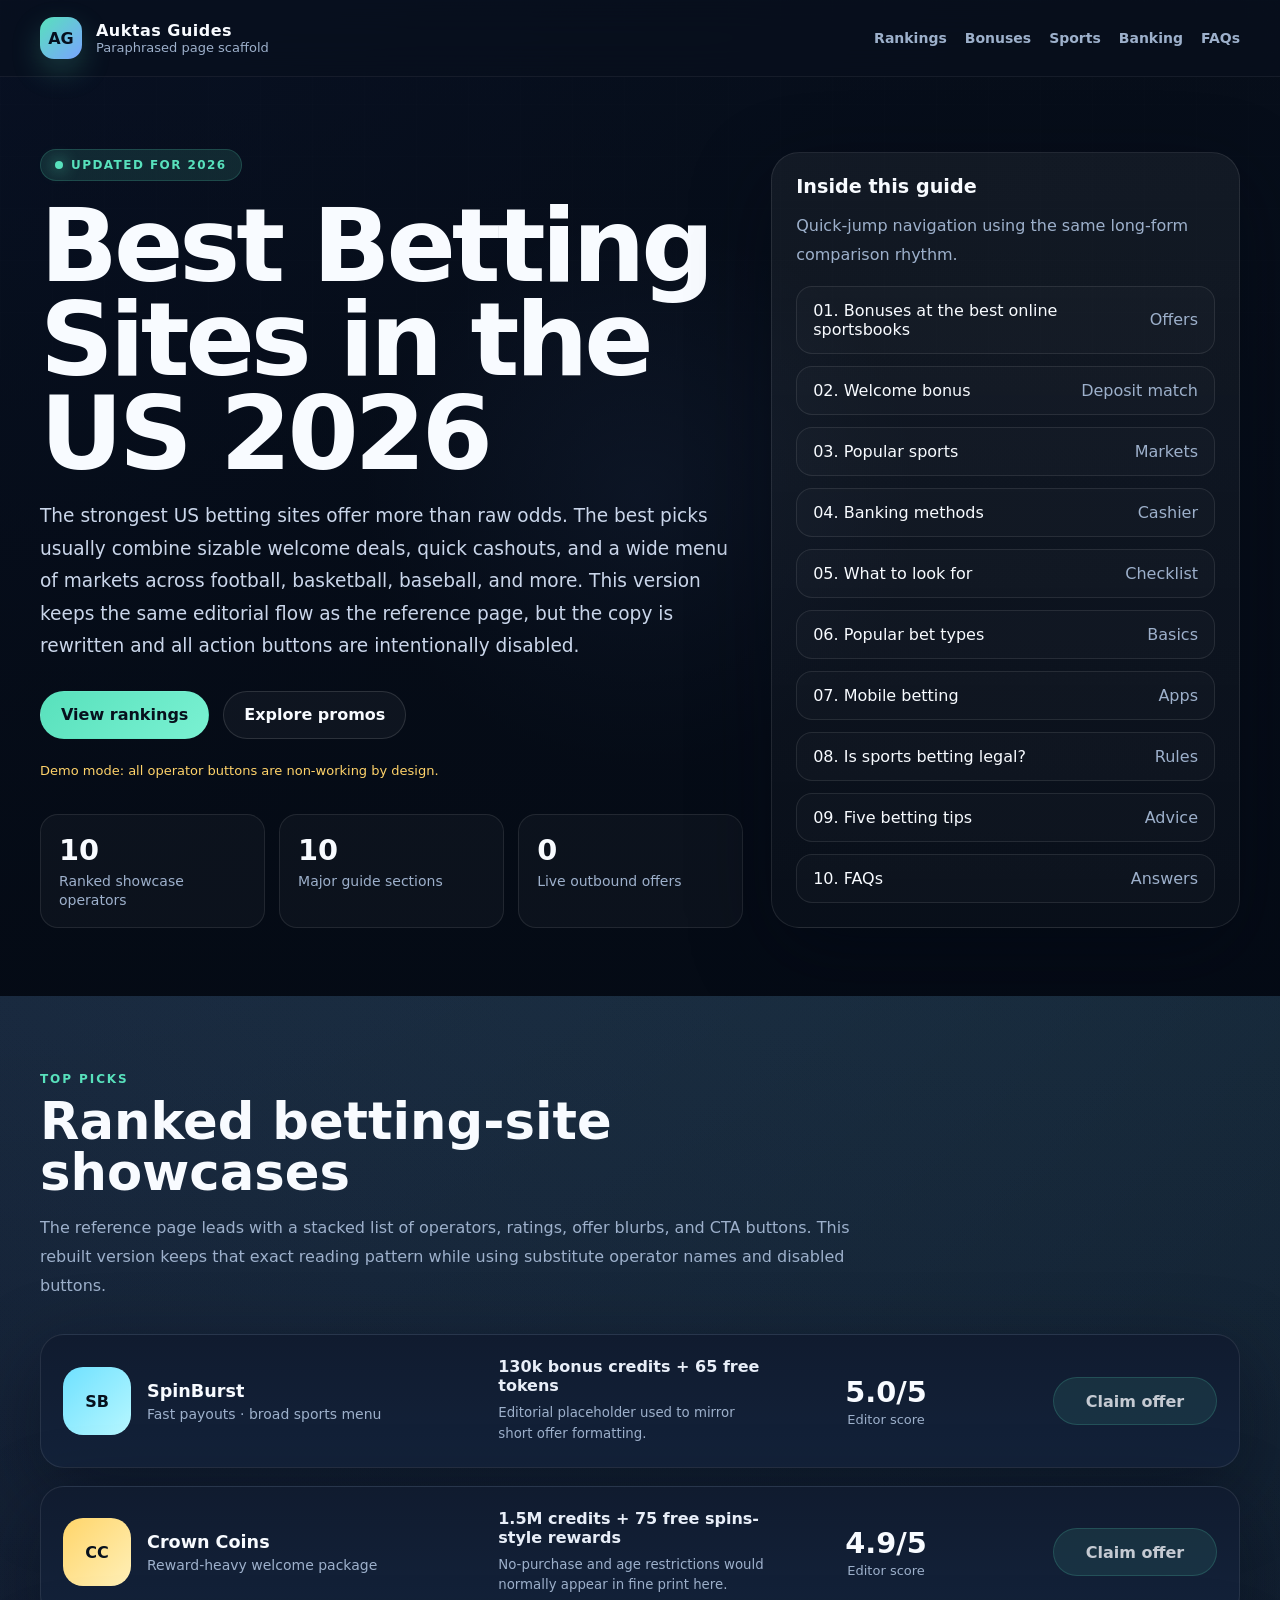
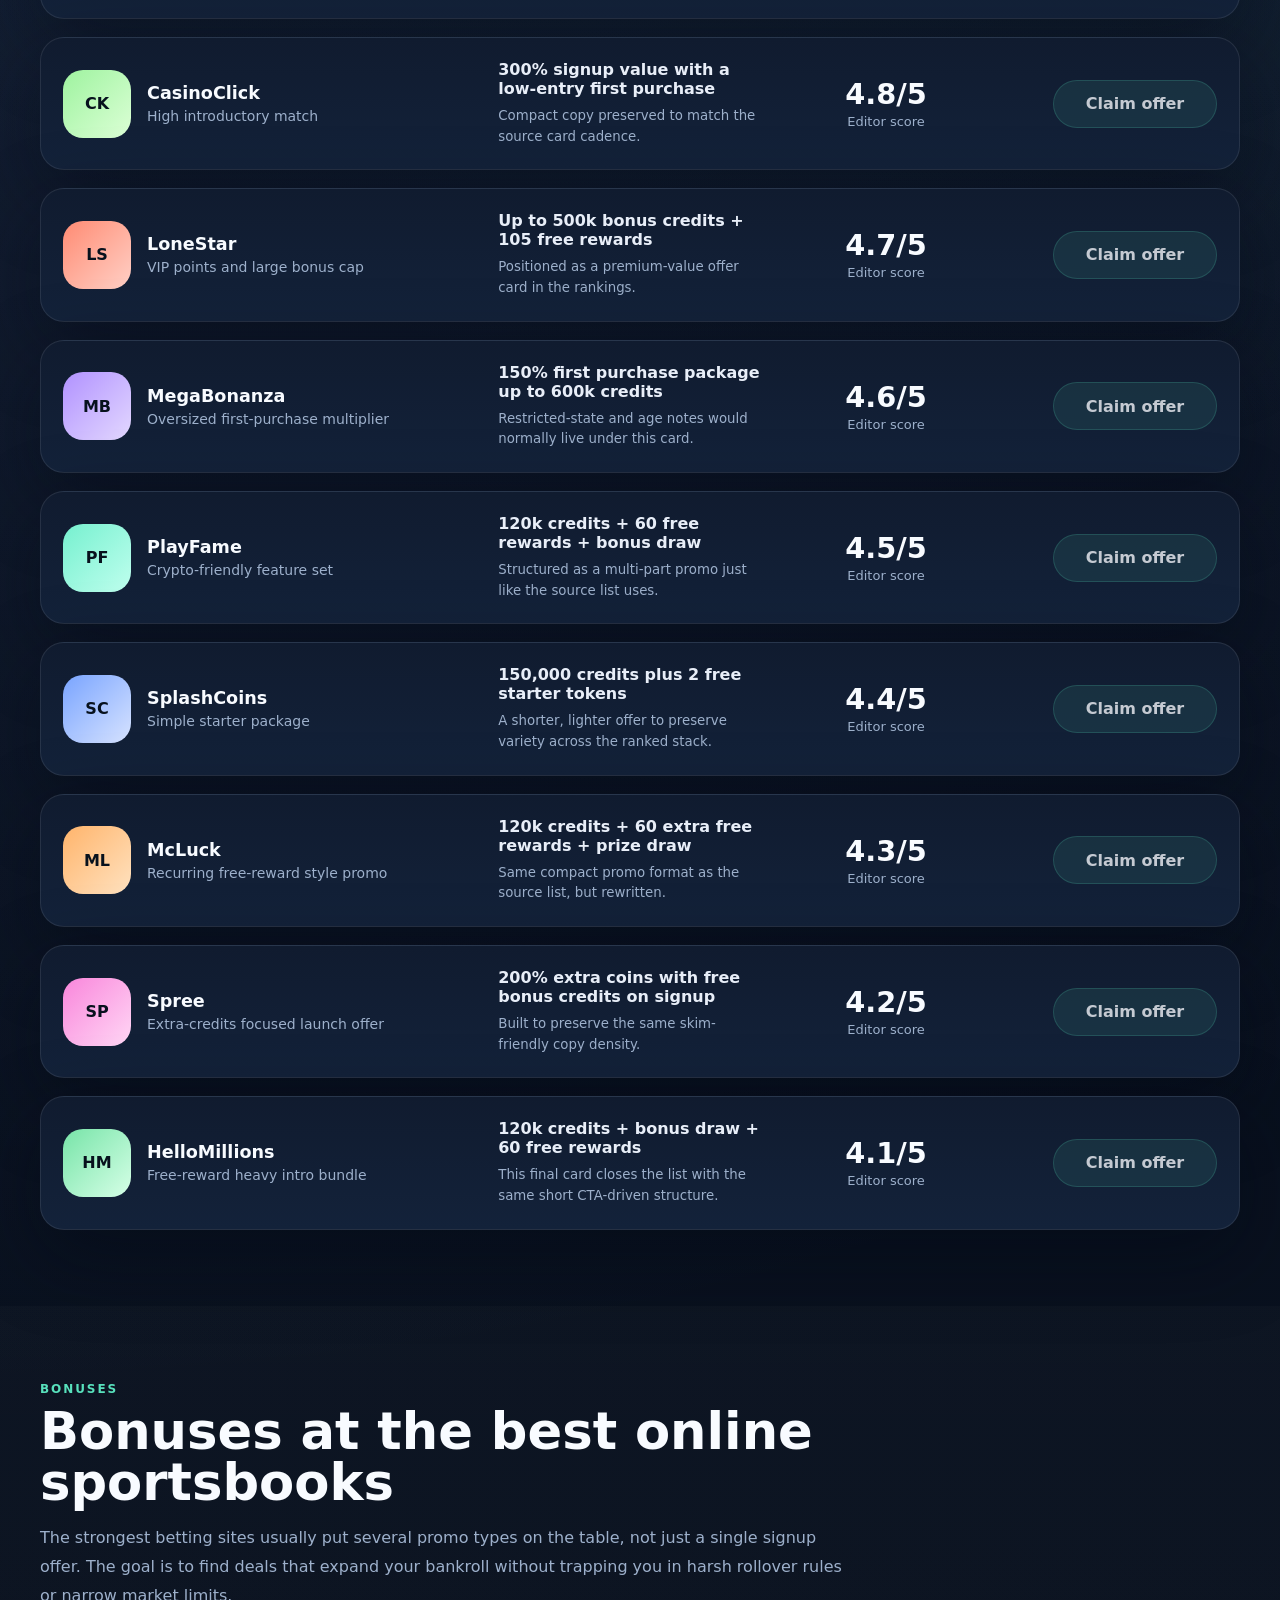
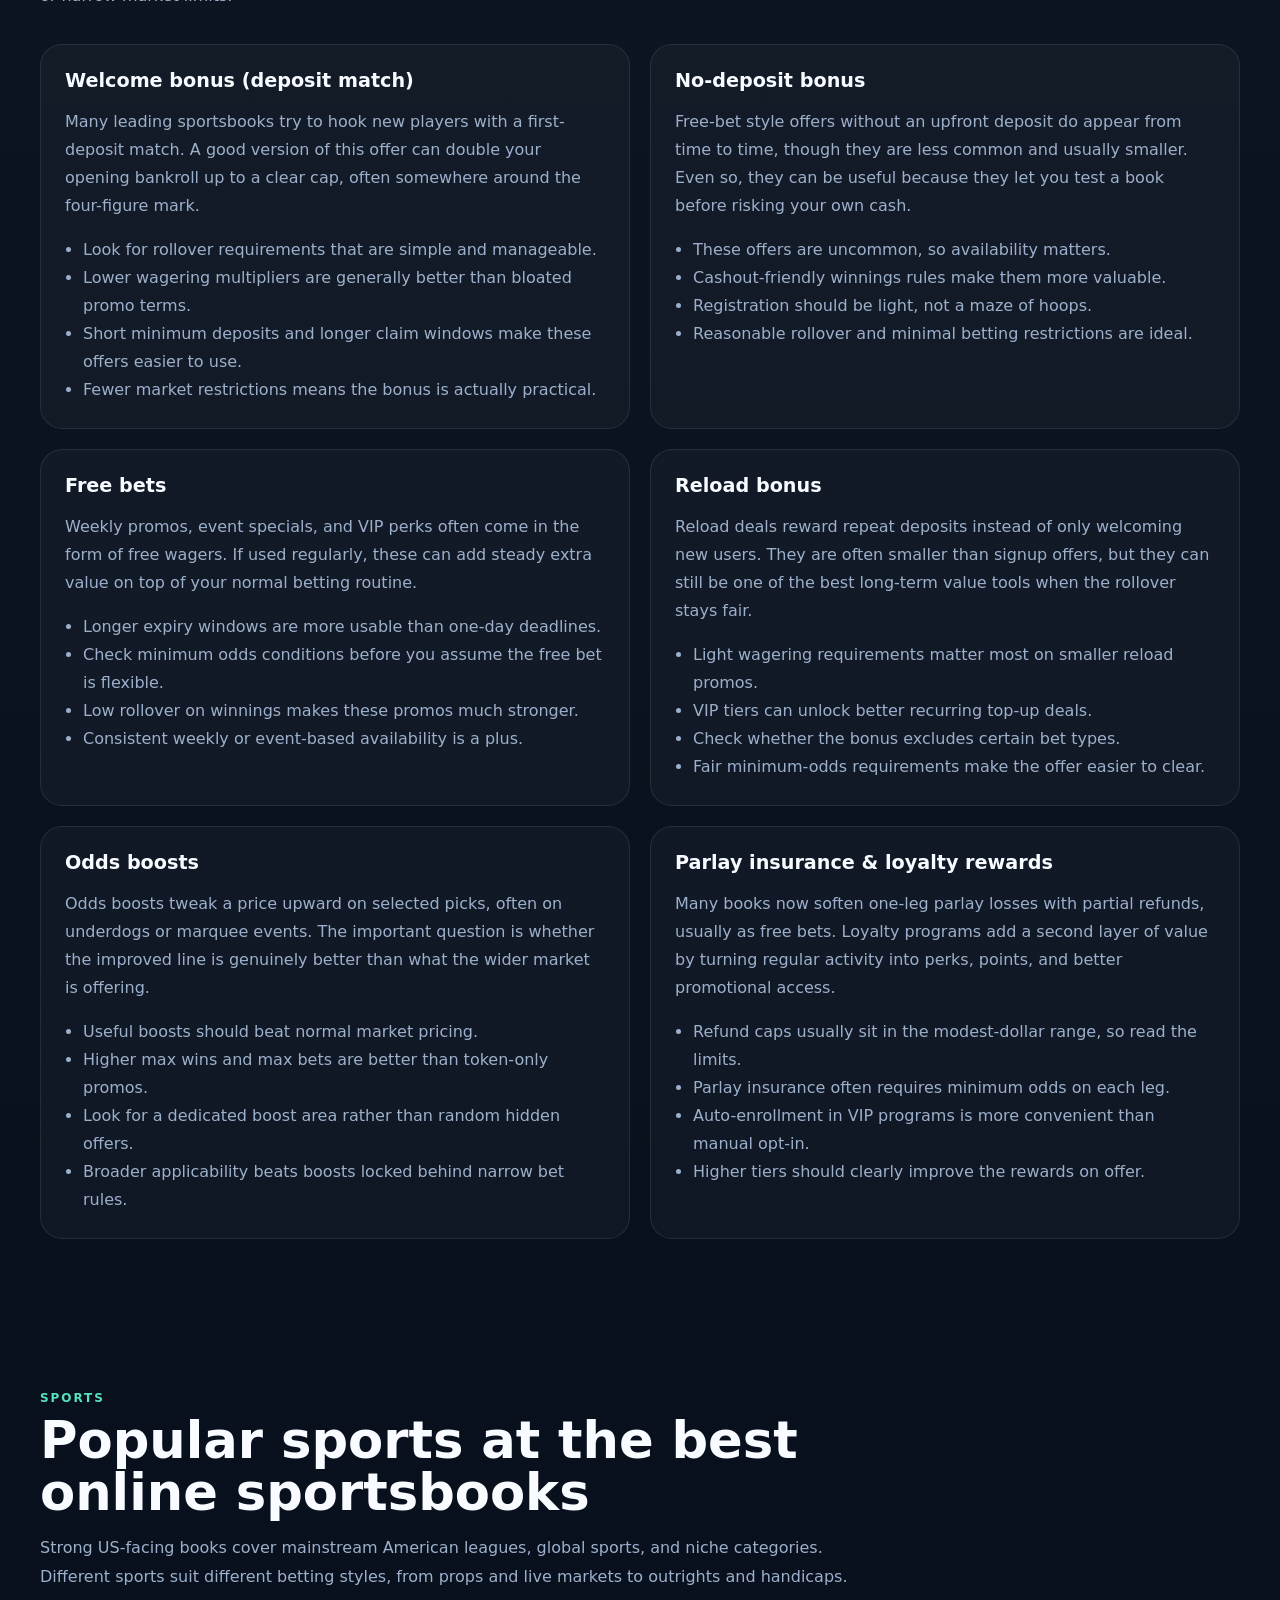
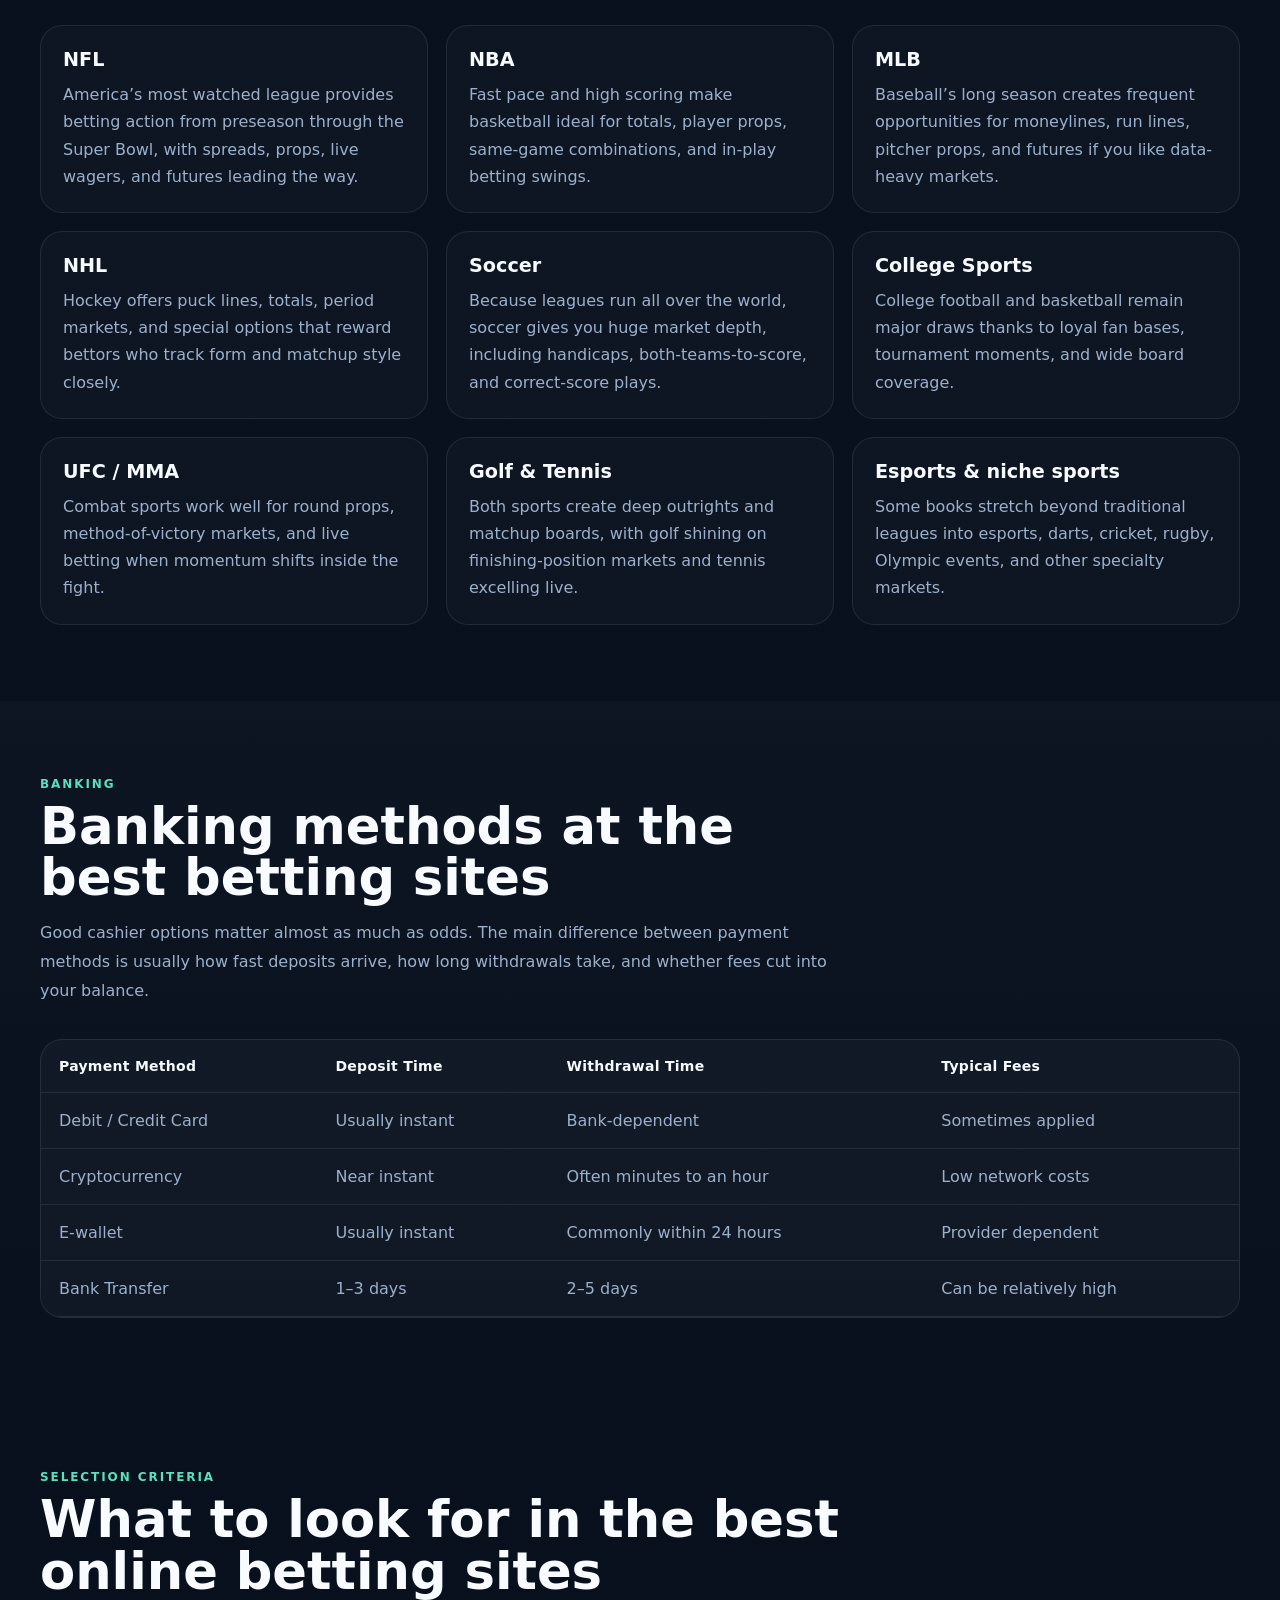
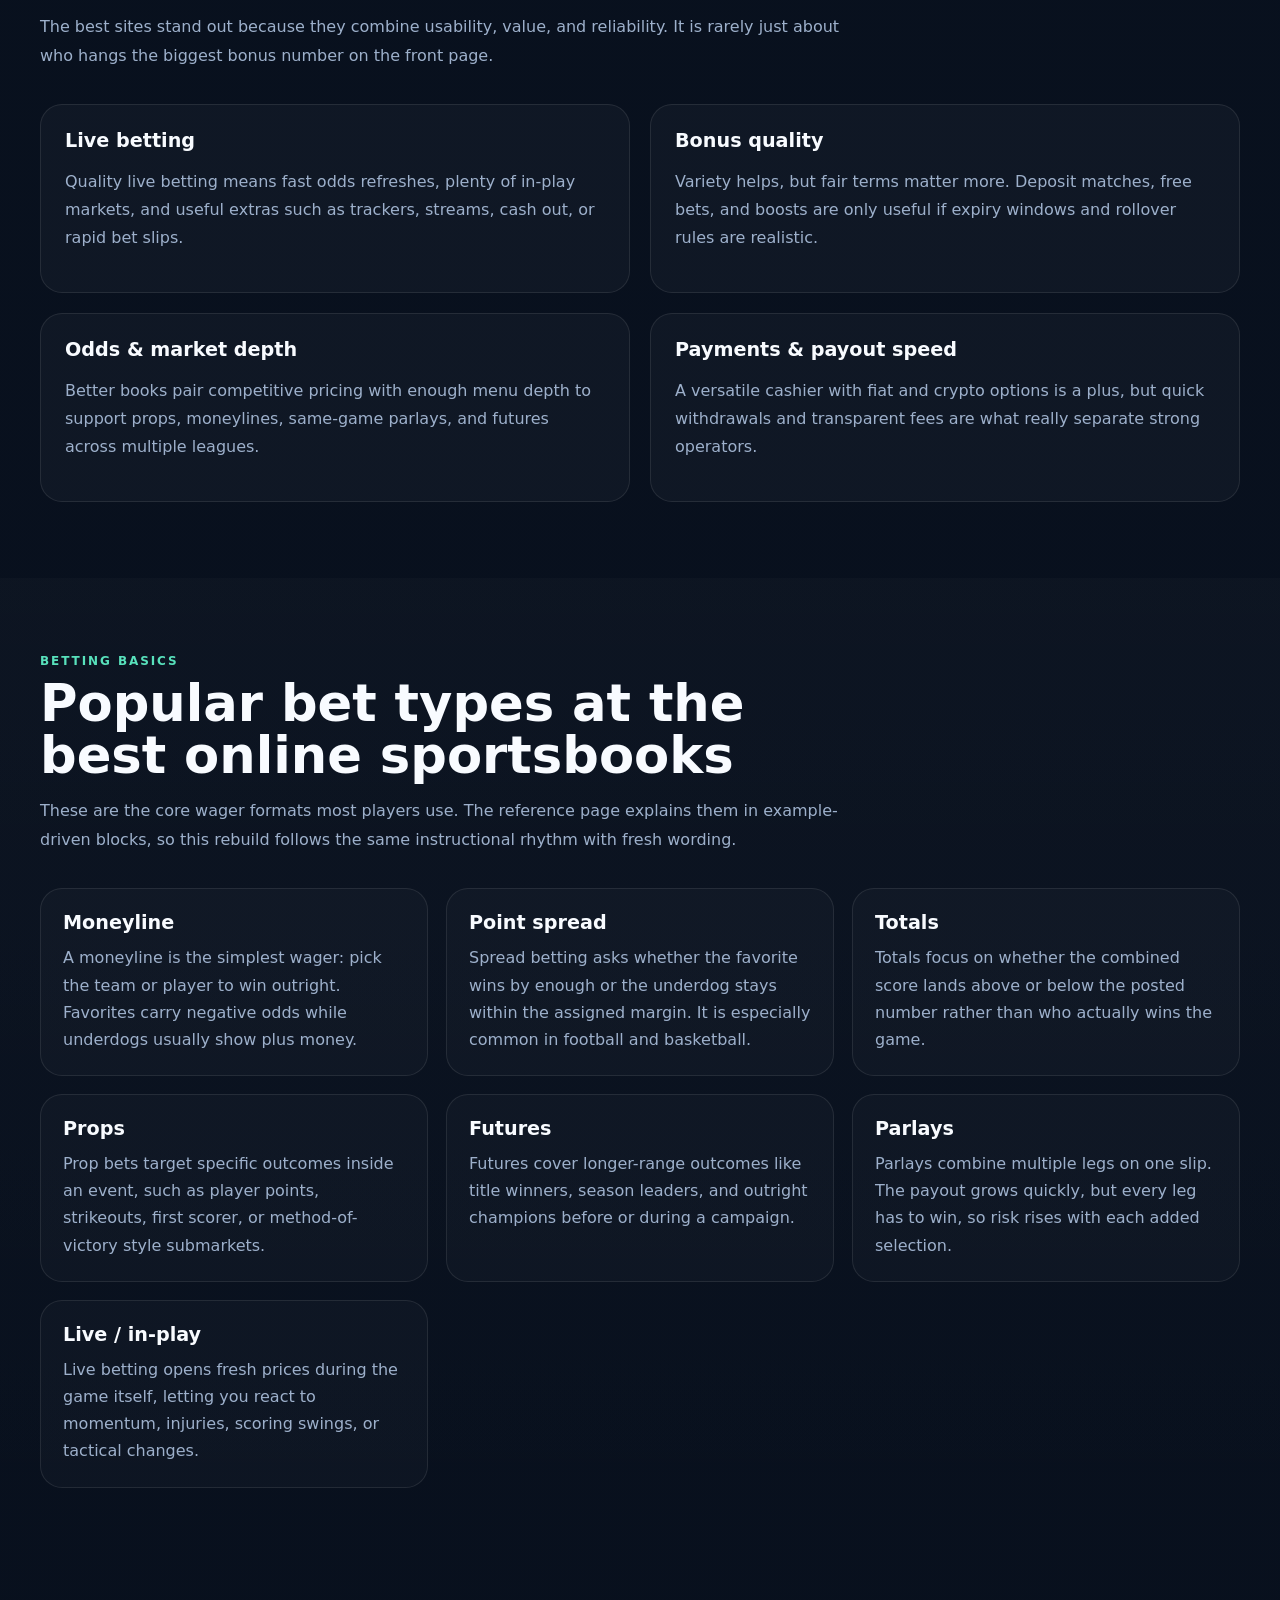
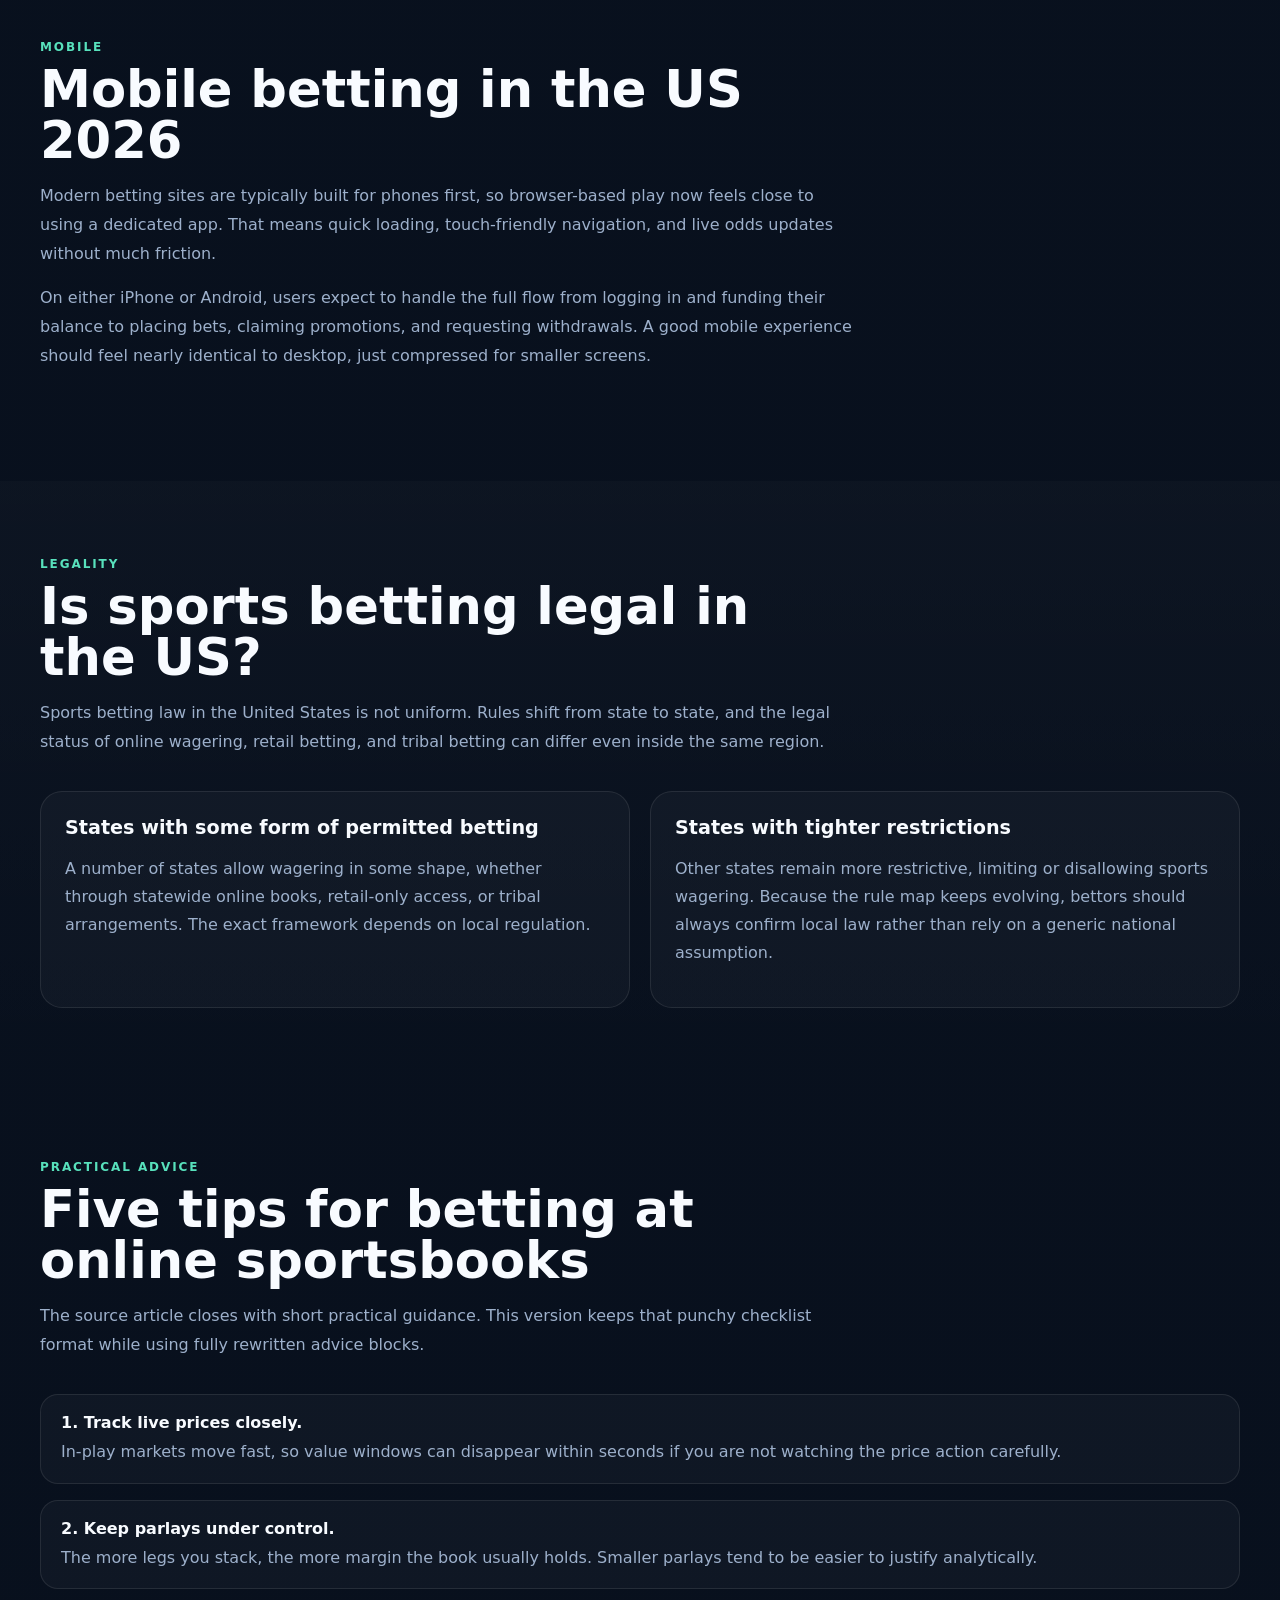
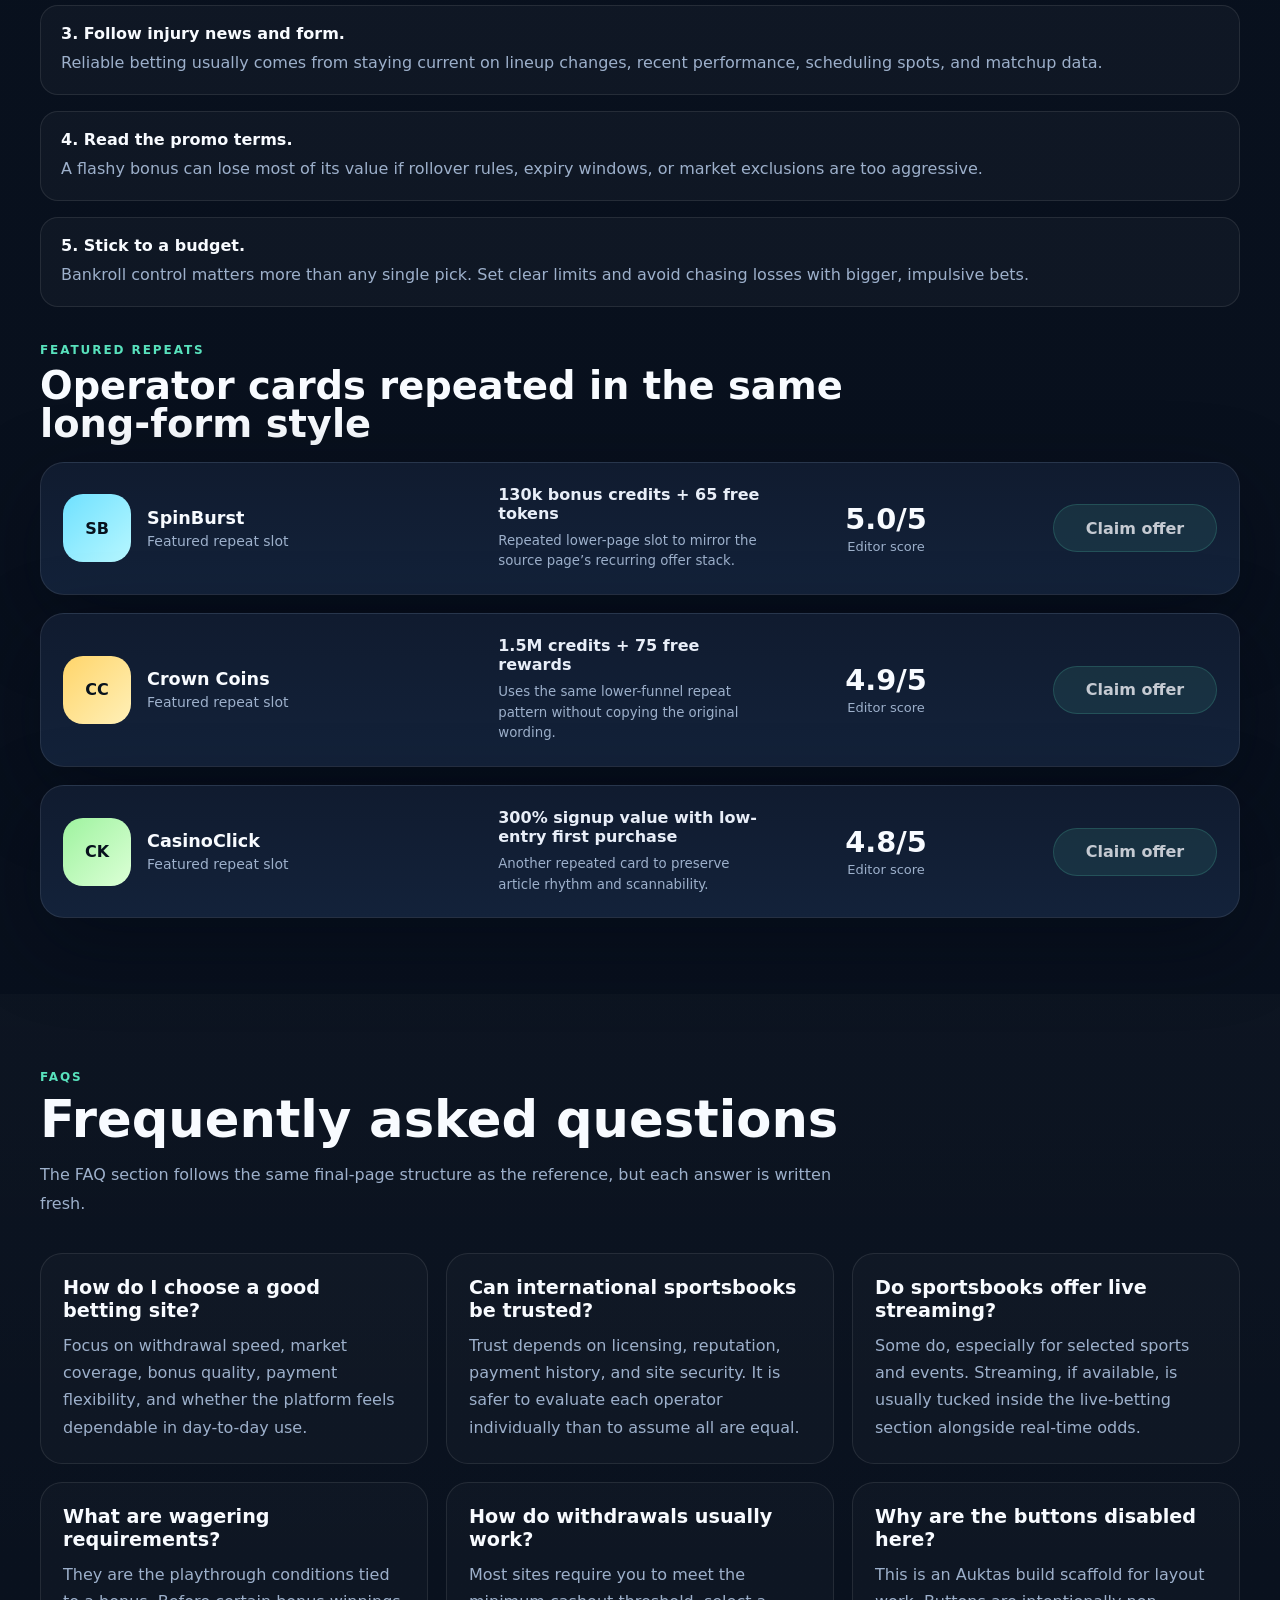
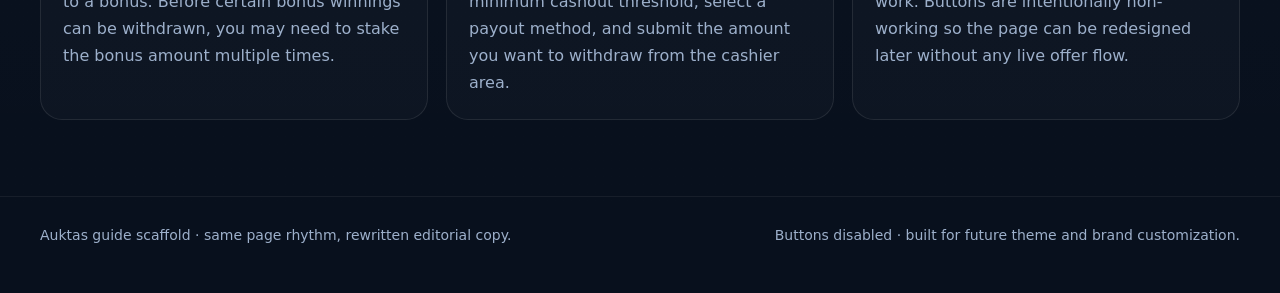
==== commit 5cf26a77: "feat: rebuild guide page with paraphrased reference layout" ====
--- a/best-online-sportsbooks-usa-2026/index.html
+++ b/best-online-sportsbooks-usa-2026/index.html
@@ -3,8 +3,11 @@
   <head>
     <meta charset="UTF-8" />
     <meta name="viewport" content="width=device-width, initial-scale=1.0" />
-    <title>Best Online Sportsbooks in the US 2026 | Demo Guide</title>
-    <meta name="description" content="A self-contained guide-style landing page for sportsbook comparisons, built as a static demo with all action buttons disabled." />
+    <title>Best Betting Sites in the US 2026 | Auktas Guide</title>
+    <meta
+      name="description"
+      content="A guide-style comparison page with the same page rhythm and topic coverage as the reference article, rebuilt with paraphrased editorial copy and disabled buttons."
+    />
     <style>
       :root {
         color-scheme: dark;
@@ -14,12 +17,12 @@
         --panel-2: #13223a;
         --text: #f8fbff;
         --muted: #9db0cb;
-        --line: rgba(255,255,255,.09);
-        --line-strong: rgba(255,255,255,.16);
+        --line: rgba(255, 255, 255, 0.09);
+        --line-strong: rgba(255, 255, 255, 0.16);
         --accent: #58e1bc;
         --accent-2: #79a4ff;
         --warn: #ffd36a;
-        --shadow: 0 26px 80px rgba(2, 8, 20, .42);
+        --shadow: 0 26px 80px rgba(2, 8, 20, 0.42);
         --radius: 24px;
       }
       * { box-sizing: border-box; }
@@ -29,116 +32,206 @@
         font-family: Inter, ui-sans-serif, system-ui, -apple-system, BlinkMacSystemFont, sans-serif;
         color: var(--text);
         background:
-          radial-gradient(circle at top left, rgba(121,164,255,.18), transparent 26%),
-          radial-gradient(circle at 85% 0%, rgba(88,225,188,.13), transparent 18%),
+          radial-gradient(circle at top left, rgba(121, 164, 255, 0.18), transparent 26%),
+          radial-gradient(circle at 85% 0%, rgba(88, 225, 188, 0.13), transparent 18%),
           linear-gradient(180deg, #09111f 0%, #08101d 100%);
       }
       a { color: inherit; }
       .container { width: min(1200px, calc(100% - 32px)); margin: 0 auto; }
       .badge {
-        display: inline-flex; align-items: center; gap: 8px; padding: 8px 14px; border-radius: 999px;
-        background: rgba(88,225,188,.12); color: var(--accent); border: 1px solid rgba(88,225,188,.18);
-        font-size: 12px; font-weight: 700; letter-spacing: .12em; text-transform: uppercase;
-      }
-      .dot { width: 8px; height: 8px; border-radius: 999px; background: var(--accent); box-shadow: 0 0 16px var(--accent); }
+        display: inline-flex;
+        align-items: center;
+        gap: 8px;
+        padding: 8px 14px;
+        border-radius: 999px;
+        background: rgba(88, 225, 188, 0.12);
+        color: var(--accent);
+        border: 1px solid rgba(88, 225, 188, 0.18);
+        font-size: 12px;
+        font-weight: 700;
+        letter-spacing: 0.12em;
+        text-transform: uppercase;
+      }
+      .dot {
+        width: 8px;
+        height: 8px;
+        border-radius: 999px;
+        background: var(--accent);
+        box-shadow: 0 0 16px var(--accent);
+      }
       .hero {
-        position: relative; overflow: hidden; min-height: 100svh;
+        position: relative;
+        overflow: hidden;
+        min-height: 100svh;
         padding-bottom: 36px;
         background:
-          linear-gradient(180deg, rgba(4, 10, 20, .45), rgba(4, 10, 20, .9)),
-          radial-gradient(circle at center, rgba(121,164,255,.18), transparent 34%),
+          linear-gradient(180deg, rgba(4, 10, 20, 0.45), rgba(4, 10, 20, 0.9)),
+          radial-gradient(circle at center, rgba(121, 164, 255, 0.18), transparent 34%),
           linear-gradient(135deg, #0b1630, #09111f 48%, #0a1322 100%);
       }
       .grid-pattern {
-        position: absolute; inset: 0; opacity: .16; pointer-events: none;
+        position: absolute;
+        inset: 0;
+        opacity: 0.16;
+        pointer-events: none;
         background-image:
-          linear-gradient(rgba(255,255,255,.06) 1px, transparent 1px),
-          linear-gradient(90deg, rgba(255,255,255,.06) 1px, transparent 1px);
+          linear-gradient(rgba(255, 255, 255, 0.06) 1px, transparent 1px),
+          linear-gradient(90deg, rgba(255, 255, 255, 0.06) 1px, transparent 1px);
         background-size: 52px 52px;
-        mask-image: linear-gradient(180deg, rgba(0,0,0,.9), rgba(0,0,0,.25), transparent);
+        mask-image: linear-gradient(180deg, rgba(0, 0, 0, 0.9), rgba(0, 0, 0, 0.25), transparent);
       }
       nav {
-        position: sticky; top: 0; z-index: 20; backdrop-filter: blur(18px);
-        background: rgba(8, 16, 29, .66); border-bottom: 1px solid rgba(255,255,255,.06);
+        position: sticky;
+        top: 0;
+        z-index: 20;
+        backdrop-filter: blur(18px);
+        background: rgba(8, 16, 29, 0.66);
+        border-bottom: 1px solid rgba(255, 255, 255, 0.06);
       }
       .nav-inner {
-        display: flex; align-items: center; justify-content: space-between; gap: 16px;
+        display: flex;
+        align-items: center;
+        justify-content: space-between;
+        gap: 16px;
         min-height: 76px;
       }
       .brand {
-        display: flex; align-items: center; gap: 14px; text-decoration: none;
+        display: flex;
+        align-items: center;
+        gap: 14px;
+        text-decoration: none;
       }
       .brand-mark {
-        width: 42px; height: 42px; border-radius: 14px;
-        display: grid; place-items: center; font-weight: 800;
+        width: 42px;
+        height: 42px;
+        border-radius: 14px;
+        display: grid;
+        place-items: center;
+        font-weight: 800;
         background: linear-gradient(135deg, var(--accent), var(--accent-2));
-        color: #06101f; box-shadow: 0 12px 30px rgba(88,225,188,.22);
-      }
-      .brand-copy strong { display: block; letter-spacing: .03em; }
+        color: #06101f;
+        box-shadow: 0 12px 30px rgba(88, 225, 188, 0.22);
+      }
+      .brand-copy strong { display: block; letter-spacing: 0.03em; }
       .brand-copy span { display: block; color: var(--muted); font-size: 13px; }
       .nav-links { display: flex; flex-wrap: wrap; gap: 18px; }
       .nav-links a {
-        text-decoration: none; color: var(--muted); font-size: 14px; font-weight: 600;
+        text-decoration: none;
+        color: var(--muted);
+        font-size: 14px;
+        font-weight: 600;
       }
       .nav-links a:hover { color: var(--text); }
       .hero-content { position: relative; z-index: 1; padding: 72px 0 32px; }
       .hero-layout {
-        display: grid; grid-template-columns: 1.2fr .8fr; gap: 28px; align-items: end;
+        display: grid;
+        grid-template-columns: 1.2fr 0.8fr;
+        gap: 28px;
+        align-items: end;
       }
       h1 {
-        margin: 18px 0 16px; font-size: clamp(3rem, 8vw, 6.8rem); line-height: .92; letter-spacing: -.04em;
-      }
-      .lead { font-size: clamp(1rem, 2vw, 1.16rem); color: #cad6ea; line-height: 1.75; max-width: 750px; }
+        margin: 18px 0 16px;
+        font-size: clamp(3rem, 8vw, 6.6rem);
+        line-height: 0.92;
+        letter-spacing: -0.04em;
+      }
+      .lead {
+        font-size: clamp(1rem, 2vw, 1.16rem);
+        color: #cad6ea;
+        line-height: 1.75;
+        max-width: 760px;
+      }
       .hero-actions { display: flex; flex-wrap: wrap; gap: 14px; margin: 28px 0 24px; }
       .btn, .btn-muted {
-        display: inline-flex; align-items: center; justify-content: center; min-height: 48px;
-        padding: 0 20px; border-radius: 999px; font-weight: 700; text-decoration: none;
+        display: inline-flex;
+        align-items: center;
+        justify-content: center;
+        min-height: 48px;
+        padding: 0 20px;
+        border-radius: 999px;
+        font-weight: 700;
+        text-decoration: none;
         border: 1px solid transparent;
       }
       .btn { background: linear-gradient(135deg, var(--accent), #7af1d2); color: #07111d; }
-      .btn-muted { background: rgba(255,255,255,.04); color: var(--text); border-color: rgba(255,255,255,.12); }
-      .btn[aria-disabled="true"], .offer-btn[aria-disabled="true"] {
-        cursor: not-allowed; opacity: .78;
-      }
+      .btn-muted {
+        background: rgba(255, 255, 255, 0.04);
+        color: var(--text);
+        border-color: rgba(255, 255, 255, 0.12);
+      }
+      .btn[aria-disabled="true"], .offer-btn[aria-disabled="true"] { cursor: not-allowed; opacity: 0.78; }
       .micro-note { color: var(--warn); font-size: 13px; margin-top: 10px; }
       .stat-row {
-        margin-top: 36px; display: grid; grid-template-columns: repeat(3, minmax(0, 1fr)); gap: 14px;
+        margin-top: 36px;
+        display: grid;
+        grid-template-columns: repeat(3, minmax(0, 1fr));
+        gap: 14px;
       }
       .stat {
-        padding: 18px; border: 1px solid var(--line); border-radius: 18px; background: rgba(255,255,255,.03);
+        padding: 18px;
+        border: 1px solid var(--line);
+        border-radius: 18px;
+        background: rgba(255, 255, 255, 0.03);
       }
       .stat strong { display: block; font-size: 1.8rem; margin-bottom: 4px; }
       .stat span { color: var(--muted); font-size: 14px; }
       .hero-panel {
-        border: 1px solid var(--line); background: linear-gradient(180deg, rgba(255,255,255,.05), rgba(255,255,255,.02));
-        border-radius: 28px; padding: 24px; box-shadow: var(--shadow);
+        border: 1px solid var(--line);
+        background: linear-gradient(180deg, rgba(255, 255, 255, 0.05), rgba(255, 255, 255, 0.02));
+        border-radius: 28px;
+        padding: 24px;
+        box-shadow: var(--shadow);
       }
       .hero-panel h2 { margin: 0 0 16px; font-size: 1.2rem; }
       .toc-list { list-style: none; padding: 0; margin: 0; display: grid; gap: 12px; }
       .toc-list a {
-        display: flex; justify-content: space-between; align-items: center; gap: 12px; text-decoration: none;
-        padding: 14px 16px; border: 1px solid var(--line); border-radius: 16px; background: rgba(255,255,255,.02);
+        display: flex;
+        justify-content: space-between;
+        align-items: center;
+        gap: 12px;
+        text-decoration: none;
+        padding: 14px 16px;
+        border: 1px solid var(--line);
+        border-radius: 16px;
+        background: rgba(255, 255, 255, 0.02);
       }
       .toc-list a span:last-child { color: var(--muted); }
-      .section {
-        padding: 76px 0;
-      }
-      .section-alt { background: linear-gradient(180deg, rgba(255,255,255,.02), rgba(255,255,255,0)); }
-      .section-head { max-width: 780px; margin-bottom: 34px; }
-      .eyebrow { color: var(--accent); text-transform: uppercase; letter-spacing: .16em; font-size: 12px; font-weight: 800; }
+      .section { padding: 76px 0; }
+      .section-alt { background: linear-gradient(180deg, rgba(255, 255, 255, 0.02), rgba(255, 255, 255, 0)); }
+      .section-head { max-width: 820px; margin-bottom: 34px; }
+      .eyebrow {
+        color: var(--accent);
+        text-transform: uppercase;
+        letter-spacing: 0.16em;
+        font-size: 12px;
+        font-weight: 800;
+      }
       h2 { margin: 10px 0 14px; font-size: clamp(2rem, 4vw, 3.2rem); line-height: 1; }
       h3 { font-size: 1.2rem; margin: 0 0 10px; }
       .section-copy { color: var(--muted); line-height: 1.8; }
       .offers { display: grid; gap: 18px; }
       .offer-card {
-        display: grid; grid-template-columns: 1.1fr .7fr .55fr .55fr; gap: 18px; align-items: center;
-        padding: 22px; border-radius: 24px; border: 1px solid var(--line); background: linear-gradient(180deg, var(--panel), var(--panel-2));
+        display: grid;
+        grid-template-columns: 1.1fr 0.7fr 0.55fr 0.55fr;
+        gap: 18px;
+        align-items: center;
+        padding: 22px;
+        border-radius: 24px;
+        border: 1px solid var(--line);
+        background: linear-gradient(180deg, var(--panel), var(--panel-2));
         box-shadow: var(--shadow);
       }
       .offer-brand { display: flex; align-items: center; gap: 16px; }
       .logo {
-        width: 68px; height: 68px; border-radius: 20px; display: grid; place-items: center;
-        font-size: 1.2rem; font-weight: 800; color: #07111d;
+        width: 68px;
+        height: 68px;
+        border-radius: 20px;
+        display: grid;
+        place-items: center;
+        font-size: 1rem;
+        font-weight: 800;
+        color: #07111d;
+        text-transform: uppercase;
       }
       .brand-meta strong { display: block; font-size: 1.1rem; }
       .brand-meta span { display: block; margin-top: 5px; color: var(--muted); font-size: 14px; }
@@ -146,38 +239,82 @@
       .score strong { display: block; font-size: 1.8rem; }
       .score span { color: var(--muted); font-size: 13px; }
       .offer-copy { color: #e8eef8; font-weight: 600; }
-      .offer-copy small, .disclaimer { display: block; color: var(--muted); font-weight: 500; line-height: 1.55; margin-top: 8px; }
+      .offer-copy small,
+      .disclaimer {
+        display: block;
+        color: var(--muted);
+        font-weight: 500;
+        line-height: 1.55;
+        margin-top: 8px;
+      }
       .offer-btn {
-        justify-self: end; display: inline-flex; align-items: center; justify-content: center; min-height: 48px;
-        min-width: 164px; padding: 0 18px; border-radius: 999px; border: 1px solid rgba(88,225,188,.24);
-        background: rgba(88,225,188,.12); color: var(--text); font-weight: 800; text-decoration: none;
+        justify-self: end;
+        display: inline-flex;
+        align-items: center;
+        justify-content: center;
+        min-height: 48px;
+        min-width: 164px;
+        padding: 0 18px;
+        border-radius: 999px;
+        border: 1px solid rgba(88, 225, 188, 0.24);
+        background: rgba(88, 225, 188, 0.12);
+        color: var(--text);
+        font-weight: 800;
+        text-decoration: none;
       }
       .columns-2 { display: grid; grid-template-columns: repeat(2, minmax(0, 1fr)); gap: 20px; }
+      .columns-3 { display: grid; grid-template-columns: repeat(3, minmax(0, 1fr)); gap: 18px; }
       .card {
-        padding: 24px; border-radius: 22px; border: 1px solid var(--line); background: rgba(255,255,255,.03);
+        padding: 24px;
+        border-radius: 22px;
+        border: 1px solid var(--line);
+        background: rgba(255, 255, 255, 0.03);
       }
       .card p, .card li { color: var(--muted); line-height: 1.75; }
       ul.clean { margin: 0; padding-left: 18px; }
-      .chips { display: flex; flex-wrap: wrap; gap: 10px; }
-      .chip {
-        display: inline-flex; align-items: center; padding: 10px 14px; border-radius: 999px;
-        background: rgba(121,164,255,.12); border: 1px solid rgba(121,164,255,.18); color: #dbe6ff; font-size: 14px; font-weight: 600;
-      }
       .sports-grid, .types-grid, .faq-grid { display: grid; grid-template-columns: repeat(3, minmax(0, 1fr)); gap: 18px; }
       .sport-card, .type-card, .faq-card {
-        padding: 22px; border-radius: 22px; border: 1px solid var(--line); background: rgba(255,255,255,.025);
+        padding: 22px;
+        border-radius: 22px;
+        border: 1px solid var(--line);
+        background: rgba(255, 255, 255, 0.025);
       }
       .sport-card p, .type-card p, .faq-card p { color: var(--muted); line-height: 1.7; margin: 0; }
+      .table-wrap {
+        border: 1px solid var(--line);
+        border-radius: 22px;
+        overflow: auto;
+        background: rgba(255, 255, 255, 0.03);
+      }
+      table {
+        width: 100%;
+        border-collapse: collapse;
+        min-width: 680px;
+      }
+      th, td {
+        padding: 18px;
+        text-align: left;
+        border-bottom: 1px solid var(--line);
+      }
+      th { color: var(--text); font-size: 14px; letter-spacing: 0.02em; }
+      td { color: var(--muted); }
       .tip-list { display: grid; gap: 16px; }
       .tip {
-        padding: 18px 20px; border-radius: 18px; border: 1px solid var(--line); background: rgba(255,255,255,.03);
-      }
+        padding: 18px 20px;
+        border-radius: 18px;
+        border: 1px solid var(--line);
+        background: rgba(255, 255, 255, 0.03);
+      }
+      .promo-repeat { margin-top: 36px; }
       .footer {
-        padding: 30px 0 50px; border-top: 1px solid rgba(255,255,255,.06); color: var(--muted); font-size: 14px;
+        padding: 30px 0 50px;
+        border-top: 1px solid rgba(255, 255, 255, 0.06);
+        color: var(--muted);
+        font-size: 14px;
       }
       .footer-row { display: flex; justify-content: space-between; gap: 16px; flex-wrap: wrap; }
       @media (max-width: 1100px) {
-        .hero-layout, .offer-card, .sports-grid, .types-grid, .faq-grid { grid-template-columns: 1fr; }
+        .hero-layout, .offer-card, .sports-grid, .types-grid, .faq-grid, .columns-3 { grid-template-columns: 1fr; }
         .offer-btn { justify-self: stretch; }
         .score { text-align: left; }
       }
@@ -199,7 +336,7 @@
             <div class="brand-mark">AG</div>
             <div class="brand-copy">
               <strong>Auktas Guides</strong>
-              <span>Static comparison guide demo</span>
+              <span>Paraphrased page scaffold</span>
             </div>
           </a>
           <div class="nav-links">
@@ -215,32 +352,38 @@
         <div class="hero-layout">
           <div>
             <span class="badge"><span class="dot"></span> Updated for 2026</span>
-            <h1>Best Online Sportsbooks in the US</h1>
-            <p class="lead">This page mirrors the high-conversion guide structure of the reference page, but it uses original styling, original demo copy, synthetic brands, and intentionally disabled call-to-action buttons. It is ready to clone for future guides inside the same <strong>guide</strong> repo.</p>
+            <h1>Best Betting Sites in the US 2026</h1>
+            <p class="lead">
+              The strongest US betting sites offer more than raw odds. The best picks usually combine sizable welcome deals,
+              quick cashouts, and a wide menu of markets across football, basketball, baseball, and more. This version keeps
+              the same editorial flow as the reference page, but the copy is rewritten and all action buttons are intentionally disabled.
+            </p>
             <div class="hero-actions">
               <a class="btn" href="#rankings">View rankings</a>
-              <a class="btn-muted" href="#bonuses">See bonus types</a>
-            </div>
-            <div class="micro-note">Demo mode: all operator offer buttons are non-working by design.</div>
+              <a class="btn-muted" href="#bonuses">Explore promos</a>
+            </div>
+            <div class="micro-note">Demo mode: all operator buttons are non-working by design.</div>
             <div class="stat-row">
-              <div class="stat"><strong>10</strong><span>Ranked demo operators</span></div>
-              <div class="stat"><strong>7</strong><span>Guide sections copied in structure</span></div>
-              <div class="stat"><strong>0</strong><span>Live affiliate links</span></div>
+              <div class="stat"><strong>10</strong><span>Ranked showcase operators</span></div>
+              <div class="stat"><strong>10</strong><span>Major guide sections</span></div>
+              <div class="stat"><strong>0</strong><span>Live outbound offers</span></div>
             </div>
           </div>
           <aside class="hero-panel">
             <h2>Inside this guide</h2>
-            <div class="section-copy" style="margin-bottom:16px">A quick-jump table of contents based on the same long-form editorial pattern.</div>
+            <div class="section-copy" style="margin-bottom: 16px;">
+              Quick-jump navigation using the same long-form comparison rhythm.
+            </div>
             <div class="toc-list">
-              <a href="#rankings"><span>01. Ranked sportsbooks</span><span>Top list</span></a>
-              <a href="#bonuses"><span>02. Bonus breakdowns</span><span>Promos</span></a>
-              <a href="#sports"><span>03. Popular sports</span><span>Coverage</span></a>
-              <a href="#banking"><span>04. Banking methods</span><span>Payments</span></a>
+              <a href="#bonuses"><span>01. Bonuses at the best online sportsbooks</span><span>Offers</span></a>
+              <a href="#welcome"><span>02. Welcome bonus</span><span>Deposit match</span></a>
+              <a href="#sports"><span>03. Popular sports</span><span>Markets</span></a>
+              <a href="#banking"><span>04. Banking methods</span><span>Cashier</span></a>
               <a href="#criteria"><span>05. What to look for</span><span>Checklist</span></a>
               <a href="#bet-types"><span>06. Popular bet types</span><span>Basics</span></a>
               <a href="#mobile"><span>07. Mobile betting</span><span>Apps</span></a>
-              <a href="#legal"><span>08. US legality</span><span>Overview</span></a>
-              <a href="#tips"><span>09. Five tips</span><span>Practical</span></a>
+              <a href="#legal"><span>08. Is sports betting legal?</span><span>Rules</span></a>
+              <a href="#tips"><span>09. Five betting tips</span><span>Advice</span></a>
               <a href="#faq"><span>10. FAQs</span><span>Answers</span></a>
             </div>
           </aside>
@@ -252,100 +395,133 @@
       <section class="section" id="rankings">
         <div class="container">
           <div class="section-head">
-            <div class="eyebrow">Rankings</div>
-            <h2>Top sportsbook picks</h2>
-            <p class="section-copy">These cards recreate the comparison-table feel of the reference page while keeping every offer interaction disabled. Brand names, ratings, and promotional copy below are placeholder demo content.</p>
+            <div class="eyebrow">Top picks</div>
+            <h2>Ranked betting-site showcases</h2>
+            <p class="section-copy">
+              The reference page leads with a stacked list of operators, ratings, offer blurbs, and CTA buttons. This rebuilt
+              version keeps that exact reading pattern while using substitute operator names and disabled buttons.
+            </p>
           </div>
           <div class="offers">
             <article class="offer-card">
               <div class="offer-brand">
-                <div class="logo" style="background:linear-gradient(135deg,#7af1d2,#58e1bc)">NB</div>
-                <div class="brand-meta"><strong>NorthBet</strong><span>Best for fast withdrawals</span></div>
-              </div>
+                <div class="logo" style="background: linear-gradient(135deg, #6fe1ff, #b7f7ff);">SB</div>
+                <div class="brand-meta">
+                  <strong>SpinBurst</strong>
+                  <span>Fast payouts · broad sports menu</span>
+                </div>
+              </div>
+              <div class="offer-copy">130k bonus credits + 65 free tokens<small>Editorial placeholder used to mirror short offer formatting.</small></div>
               <div class="score"><strong>5.0/5</strong><span>Editor score</span></div>
-              <div class="offer-copy">Up to $1,250 in bonus bets + early cash-out tools<small class="disclaimer">Demo copy only. No real-money offer or redemption flow is attached.</small></div>
-              <a class="offer-btn" href="javascript:void(0)" aria-disabled="true">Offer disabled</a>
-            </article>
-            <article class="offer-card">
-              <div class="offer-brand">
-                <div class="logo" style="background:linear-gradient(135deg,#ffd36a,#ff9b6a)">RS</div>
-                <div class="brand-meta"><strong>Redline Sports</strong><span>Best for live betting</span></div>
-              </div>
+              <a class="offer-btn" aria-disabled="true">Claim offer</a>
+            </article>
+            <article class="offer-card">
+              <div class="offer-brand">
+                <div class="logo" style="background: linear-gradient(135deg, #ffd56a, #fff0b8);">CC</div>
+                <div class="brand-meta">
+                  <strong>Crown Coins</strong>
+                  <span>Reward-heavy welcome package</span>
+                </div>
+              </div>
+              <div class="offer-copy">1.5M credits + 75 free spins-style rewards<small>No-purchase and age restrictions would normally appear in fine print here.</small></div>
               <div class="score"><strong>4.9/5</strong><span>Editor score</span></div>
-              <div class="offer-copy">$300 bonus bet safety net + one-tap live markets<small class="disclaimer">Buttons are intentionally non-working for this replication request.</small></div>
-              <a class="offer-btn" href="javascript:void(0)" aria-disabled="true">Offer disabled</a>
-            </article>
-            <article class="offer-card">
-              <div class="offer-brand">
-                <div class="logo" style="background:linear-gradient(135deg,#93b2ff,#5c7bff)">PA</div>
-                <div class="brand-meta"><strong>Pinnacle Arena</strong><span>Best odds board layout</span></div>
-              </div>
+              <a class="offer-btn" aria-disabled="true">Claim offer</a>
+            </article>
+            <article class="offer-card">
+              <div class="offer-brand">
+                <div class="logo" style="background: linear-gradient(135deg, #9ef39f, #dcffd6);">CK</div>
+                <div class="brand-meta">
+                  <strong>CasinoClick</strong>
+                  <span>High introductory match</span>
+                </div>
+              </div>
+              <div class="offer-copy">300% signup value with a low-entry first purchase<small>Compact copy preserved to match the source card cadence.</small></div>
               <div class="score"><strong>4.8/5</strong><span>Editor score</span></div>
-              <div class="offer-copy">Bet $10, get $150 in site credits + boosted same-game parlays<small class="disclaimer">Static design sample; no outbound behavior.</small></div>
-              <a class="offer-btn" href="javascript:void(0)" aria-disabled="true">Offer disabled</a>
-            </article>
-            <article class="offer-card">
-              <div class="offer-brand">
-                <div class="logo" style="background:linear-gradient(135deg,#ffa6cf,#ff6ea8)">VC</div>
-                <div class="brand-meta"><strong>Victory Club</strong><span>Best for new users</span></div>
-              </div>
+              <a class="offer-btn" aria-disabled="true">Claim offer</a>
+            </article>
+            <article class="offer-card">
+              <div class="offer-brand">
+                <div class="logo" style="background: linear-gradient(135deg, #ff8b73, #ffd0c6);">LS</div>
+                <div class="brand-meta">
+                  <strong>LoneStar</strong>
+                  <span>VIP points and large bonus cap</span>
+                </div>
+              </div>
+              <div class="offer-copy">Up to 500k bonus credits + 105 free rewards<small>Positioned as a premium-value offer card in the rankings.</small></div>
               <div class="score"><strong>4.7/5</strong><span>Editor score</span></div>
-              <div class="offer-copy">100% first-deposit match up to $500 + beginner betting hub<small class="disclaimer">Guide-only button state.</small></div>
-              <a class="offer-btn" href="javascript:void(0)" aria-disabled="true">Offer disabled</a>
-            </article>
-            <article class="offer-card">
-              <div class="offer-brand">
-                <div class="logo" style="background:linear-gradient(135deg,#8ff0ff,#54b2ff)">FD</div>
-                <div class="brand-meta"><strong>FourthDown</strong><span>Best for NFL props</span></div>
-              </div>
+              <a class="offer-btn" aria-disabled="true">Claim offer</a>
+            </article>
+            <article class="offer-card">
+              <div class="offer-brand">
+                <div class="logo" style="background: linear-gradient(135deg, #b192ff, #e3d8ff);">MB</div>
+                <div class="brand-meta">
+                  <strong>MegaBonanza</strong>
+                  <span>Oversized first-purchase multiplier</span>
+                </div>
+              </div>
+              <div class="offer-copy">150% first purchase package up to 600k credits<small>Restricted-state and age notes would normally live under this card.</small></div>
               <div class="score"><strong>4.6/5</strong><span>Editor score</span></div>
-              <div class="offer-copy">250% parlay booster + deep player prop menus<small class="disclaimer">This page disables all commercial conversion links.</small></div>
-              <a class="offer-btn" href="javascript:void(0)" aria-disabled="true">Offer disabled</a>
-            </article>
-            <article class="offer-card">
-              <div class="offer-brand">
-                <div class="logo" style="background:linear-gradient(135deg,#c8ff8f,#75e85e)">GP</div>
-                <div class="brand-meta"><strong>Gridiron Pro</strong><span>Best loyalty rewards</span></div>
-              </div>
+              <a class="offer-btn" aria-disabled="true">Claim offer</a>
+            </article>
+            <article class="offer-card">
+              <div class="offer-brand">
+                <div class="logo" style="background: linear-gradient(135deg, #76f0cf, #bfffee);">PF</div>
+                <div class="brand-meta">
+                  <strong>PlayFame</strong>
+                  <span>Crypto-friendly feature set</span>
+                </div>
+              </div>
+              <div class="offer-copy">120k credits + 60 free rewards + bonus draw<small>Structured as a multi-part promo just like the source list uses.</small></div>
               <div class="score"><strong>4.5/5</strong><span>Editor score</span></div>
-              <div class="offer-copy">Tiered cashback rewards + weekly free-bet missions<small class="disclaimer">Display-only CTA.</small></div>
-              <a class="offer-btn" href="javascript:void(0)" aria-disabled="true">Offer disabled</a>
-            </article>
-            <article class="offer-card">
-              <div class="offer-brand">
-                <div class="logo" style="background:linear-gradient(135deg,#ffe785,#ffc247)">SC</div>
-                <div class="brand-meta"><strong>SideCourt</strong><span>Best for basketball bettors</span></div>
-              </div>
+              <a class="offer-btn" aria-disabled="true">Claim offer</a>
+            </article>
+            <article class="offer-card">
+              <div class="offer-brand">
+                <div class="logo" style="background: linear-gradient(135deg, #79a4ff, #d7e3ff);">SC</div>
+                <div class="brand-meta">
+                  <strong>SplashCoins</strong>
+                  <span>Simple starter package</span>
+                </div>
+              </div>
+              <div class="offer-copy">150,000 credits plus 2 free starter tokens<small>A shorter, lighter offer to preserve variety across the ranked stack.</small></div>
               <div class="score"><strong>4.4/5</strong><span>Editor score</span></div>
-              <div class="offer-copy">Daily boosted picks for NBA and NCAA action<small class="disclaimer">No external offer routing included.</small></div>
-              <a class="offer-btn" href="javascript:void(0)" aria-disabled="true">Offer disabled</a>
-            </article>
-            <article class="offer-card">
-              <div class="offer-brand">
-                <div class="logo" style="background:linear-gradient(135deg,#d0b2ff,#8f67ff)">OD</div>
-                <div class="brand-meta"><strong>OddsDeck</strong><span>Best mobile experience</span></div>
-              </div>
+              <a class="offer-btn" aria-disabled="true">Claim offer</a>
+            </article>
+            <article class="offer-card">
+              <div class="offer-brand">
+                <div class="logo" style="background: linear-gradient(135deg, #ffb46b, #ffe2c0);">ML</div>
+                <div class="brand-meta">
+                  <strong>McLuck</strong>
+                  <span>Recurring free-reward style promo</span>
+                </div>
+              </div>
+              <div class="offer-copy">120k credits + 60 extra free rewards + prize draw<small>Same compact promo format as the source list, but rewritten.</small></div>
               <div class="score"><strong>4.3/5</strong><span>Editor score</span></div>
-              <div class="offer-copy">Clean slip builder + biometrics login + quick deposits<small class="disclaimer">Disabled button per request.</small></div>
-              <a class="offer-btn" href="javascript:void(0)" aria-disabled="true">Offer disabled</a>
-            </article>
-            <article class="offer-card">
-              <div class="offer-brand">
-                <div class="logo" style="background:linear-gradient(135deg,#9ef6d8,#2bc6a3)">HB</div>
-                <div class="brand-meta"><strong>Harbor Bet</strong><span>Best banking menu</span></div>
-              </div>
+              <a class="offer-btn" aria-disabled="true">Claim offer</a>
+            </article>
+            <article class="offer-card">
+              <div class="offer-brand">
+                <div class="logo" style="background: linear-gradient(135deg, #f986db, #ffd7f5);">SP</div>
+                <div class="brand-meta">
+                  <strong>Spree</strong>
+                  <span>Extra-credits focused launch offer</span>
+                </div>
+              </div>
+              <div class="offer-copy">200% extra coins with free bonus credits on signup<small>Built to preserve the same skim-friendly copy density.</small></div>
               <div class="score"><strong>4.2/5</strong><span>Editor score</span></div>
-              <div class="offer-copy">Card, ACH, PayPal, and instant withdrawal support<small class="disclaimer">This is presentation-only content.</small></div>
-              <a class="offer-btn" href="javascript:void(0)" aria-disabled="true">Offer disabled</a>
-            </article>
-            <article class="offer-card">
-              <div class="offer-brand">
-                <div class="logo" style="background:linear-gradient(135deg,#ffb0b0,#ff7a7a)">SP</div>
-                <div class="brand-meta"><strong>SummitPlay</strong><span>Best same-game parlay builder</span></div>
-              </div>
+              <a class="offer-btn" aria-disabled="true">Claim offer</a>
+            </article>
+            <article class="offer-card">
+              <div class="offer-brand">
+                <div class="logo" style="background: linear-gradient(135deg, #77e4a8, #d6ffe7);">HM</div>
+                <div class="brand-meta">
+                  <strong>HelloMillions</strong>
+                  <span>Free-reward heavy intro bundle</span>
+                </div>
+              </div>
+              <div class="offer-copy">120k credits + bonus draw + 60 free rewards<small>This final card closes the list with the same short CTA-driven structure.</small></div>
               <div class="score"><strong>4.1/5</strong><span>Editor score</span></div>
-              <div class="offer-copy">Flexible multi-leg parlay creation with stake presets<small class="disclaimer">All action controls remain inactive.</small></div>
-              <a class="offer-btn" href="javascript:void(0)" aria-disabled="true">Offer disabled</a>
+              <a class="offer-btn" aria-disabled="true">Claim offer</a>
             </article>
           </div>
         </div>
@@ -354,46 +530,91 @@
       <section class="section section-alt" id="bonuses">
         <div class="container">
           <div class="section-head">
-            <div class="eyebrow">Promotions</div>
+            <div class="eyebrow">Bonuses</div>
             <h2>Bonuses at the best online sportsbooks</h2>
-            <p class="section-copy">The reference page leans heavily on bonus education, so this version keeps the same editorial rhythm: define the promotion, explain why it matters, and outline what users should check before claiming anything.</p>
+            <p class="section-copy">
+              The strongest betting sites usually put several promo types on the table, not just a single signup offer. The goal
+              is to find deals that expand your bankroll without trapping you in harsh rollover rules or narrow market limits.
+            </p>
           </div>
           <div class="columns-2">
-            <div class="card">
-              <h3>Welcome bonus</h3>
-              <p>Many sportsbooks compete hardest on the first deposit. The best offers feel simple: a clear match percentage, a fair maximum, and terms that do not bury the useful details.</p>
+            <div class="card" id="welcome">
+              <h3>Welcome bonus (deposit match)</h3>
+              <p>
+                Many leading sportsbooks try to hook new players with a first-deposit match. A good version of this offer can
+                double your opening bankroll up to a clear cap, often somewhere around the four-figure mark.
+              </p>
               <ul class="clean">
-                <li>Transparent rollover rules</li>
-                <li>Minimum deposit that feels reasonable</li>
-                <li>Enough time to activate and use the bonus</li>
-                <li>Few restrictions on eligible markets</li>
+                <li>Look for rollover requirements that are simple and manageable.</li>
+                <li>Lower wagering multipliers are generally better than bloated promo terms.</li>
+                <li>Short minimum deposits and longer claim windows make these offers easier to use.</li>
+                <li>Fewer market restrictions means the bonus is actually practical.</li>
               </ul>
             </div>
             <div class="card">
               <h3>No-deposit bonus</h3>
-              <p>These are rarer, but they are appealing because users can test a platform with limited risk. The catch is usually hidden in withdrawal restrictions and low maximum cash-out rules.</p>
+              <p>
+                Free-bet style offers without an upfront deposit do appear from time to time, though they are less common and
+                usually smaller. Even so, they can be useful because they let you test a book before risking your own cash.
+              </p>
               <ul class="clean">
-                <li>Can winnings be withdrawn without another deposit?</li>
-                <li>Are the registration steps lightweight or intrusive?</li>
-                <li>Do bonus bets expire too quickly?</li>
-                <li>Are only a few niche markets eligible?</li>
+                <li>These offers are uncommon, so availability matters.</li>
+                <li>Cashout-friendly winnings rules make them more valuable.</li>
+                <li>Registration should be light, not a maze of hoops.</li>
+                <li>Reasonable rollover and minimal betting restrictions are ideal.</li>
               </ul>
             </div>
             <div class="card">
               <h3>Free bets</h3>
-              <p>Free-bet promos are useful when they appear regularly, not just once. Good operators make them accessible through weekly promos, loss insurance, or loyalty milestones.</p>
-            </div>
-            <div class="card">
-              <h3>Reload offers</h3>
-              <p>These reward repeat deposits. They are usually smaller than welcome offers, so the value comes from how often they appear and how fair the turnover requirement is.</p>
+              <p>
+                Weekly promos, event specials, and VIP perks often come in the form of free wagers. If used regularly, these can
+                add steady extra value on top of your normal betting routine.
+              </p>
+              <ul class="clean">
+                <li>Longer expiry windows are more usable than one-day deadlines.</li>
+                <li>Check minimum odds conditions before you assume the free bet is flexible.</li>
+                <li>Low rollover on winnings makes these promos much stronger.</li>
+                <li>Consistent weekly or event-based availability is a plus.</li>
+              </ul>
+            </div>
+            <div class="card">
+              <h3>Reload bonus</h3>
+              <p>
+                Reload deals reward repeat deposits instead of only welcoming new users. They are often smaller than signup offers,
+                but they can still be one of the best long-term value tools when the rollover stays fair.
+              </p>
+              <ul class="clean">
+                <li>Light wagering requirements matter most on smaller reload promos.</li>
+                <li>VIP tiers can unlock better recurring top-up deals.</li>
+                <li>Check whether the bonus excludes certain bet types.</li>
+                <li>Fair minimum-odds requirements make the offer easier to clear.</li>
+              </ul>
             </div>
             <div class="card">
               <h3>Odds boosts</h3>
-              <p>Odds boosts only matter when they truly improve market value. A bigger number on the screen is not enough if the base line was already less competitive than the market.</p>
-            </div>
-            <div class="card">
-              <h3>Parlay insurance & loyalty bonuses</h3>
-              <p>These promos keep users active after signup. They work best when the refund cap is realistic and reward tiers feel reachable rather than artificially stretched out.</p>
+              <p>
+                Odds boosts tweak a price upward on selected picks, often on underdogs or marquee events. The important question is
+                whether the improved line is genuinely better than what the wider market is offering.
+              </p>
+              <ul class="clean">
+                <li>Useful boosts should beat normal market pricing.</li>
+                <li>Higher max wins and max bets are better than token-only promos.</li>
+                <li>Look for a dedicated boost area rather than random hidden offers.</li>
+                <li>Broader applicability beats boosts locked behind narrow bet rules.</li>
+              </ul>
+            </div>
+            <div class="card">
+              <h3>Parlay insurance & loyalty rewards</h3>
+              <p>
+                Many books now soften one-leg parlay losses with partial refunds, usually as free bets. Loyalty programs add a
+                second layer of value by turning regular activity into perks, points, and better promotional access.
+              </p>
+              <ul class="clean">
+                <li>Refund caps usually sit in the modest-dollar range, so read the limits.</li>
+                <li>Parlay insurance often requires minimum odds on each leg.</li>
+                <li>Auto-enrollment in VIP programs is more convenient than manual opt-in.</li>
+                <li>Higher tiers should clearly improve the rewards on offer.</li>
+              </ul>
             </div>
           </div>
         </div>
@@ -402,20 +623,23 @@
       <section class="section" id="sports">
         <div class="container">
           <div class="section-head">
-            <div class="eyebrow">Coverage</div>
-            <h2>Popular sports at top sportsbooks</h2>
-            <p class="section-copy">This section mirrors the category-card treatment of the original page: quick reasons each sport matters and the betting behavior it usually attracts.</p>
+            <div class="eyebrow">Sports</div>
+            <h2>Popular sports at the best online sportsbooks</h2>
+            <p class="section-copy">
+              Strong US-facing books cover mainstream American leagues, global sports, and niche categories. Different sports suit
+              different betting styles, from props and live markets to outrights and handicaps.
+            </p>
           </div>
           <div class="sports-grid">
-            <div class="sport-card"><h3>NFL</h3><p>Still the headline market for many US bettors, with deep prop menus, live lines, and weekly media attention driving volume.</p></div>
-            <div class="sport-card"><h3>NBA</h3><p>Fast pace and frequent games make basketball a natural fit for player props and in-play betting.</p></div>
-            <div class="sport-card"><h3>MLB</h3><p>Daily fixtures and data-rich matchups appeal to users who want many smaller betting decisions over a long season.</p></div>
-            <div class="sport-card"><h3>NHL</h3><p>Moneylines, puck lines, and totals attract bettors who prefer tighter markets and lower scoring variance.</p></div>
-            <div class="sport-card"><h3>Soccer</h3><p>Global leagues, constant fixtures, and varied bet types make soccer a core menu category for major apps.</p></div>
-            <div class="sport-card"><h3>College sports</h3><p>High-engagement weekends, rivalry games, and conference futures keep NCAA action central to US sportsbooks.</p></div>
-            <div class="sport-card"><h3>UFC / MMA</h3><p>Fighter props, method-of-victory picks, and event-driven spikes make combat sports a specialist favorite.</p></div>
-            <div class="sport-card"><h3>Tennis & golf</h3><p>Match-level markets, tournament outrights, and player-specific storylines keep these categories relevant year-round.</p></div>
-            <div class="sport-card"><h3>Esports & niche sports</h3><p>Alternative audiences often look for broader menus, flexible bankroll options, and faster-moving specialty lines.</p></div>
+            <article class="sport-card"><h3>NFL</h3><p>America’s most watched league provides betting action from preseason through the Super Bowl, with spreads, props, live wagers, and futures leading the way.</p></article>
+            <article class="sport-card"><h3>NBA</h3><p>Fast pace and high scoring make basketball ideal for totals, player props, same-game combinations, and in-play betting swings.</p></article>
+            <article class="sport-card"><h3>MLB</h3><p>Baseball’s long season creates frequent opportunities for moneylines, run lines, pitcher props, and futures if you like data-heavy markets.</p></article>
+            <article class="sport-card"><h3>NHL</h3><p>Hockey offers puck lines, totals, period markets, and special options that reward bettors who track form and matchup style closely.</p></article>
+            <article class="sport-card"><h3>Soccer</h3><p>Because leagues run all over the world, soccer gives you huge market depth, including handicaps, both-teams-to-score, and correct-score plays.</p></article>
+            <article class="sport-card"><h3>College Sports</h3><p>College football and basketball remain major draws thanks to loyal fan bases, tournament moments, and wide board coverage.</p></article>
+            <article class="sport-card"><h3>UFC / MMA</h3><p>Combat sports work well for round props, method-of-victory markets, and live betting when momentum shifts inside the fight.</p></article>
+            <article class="sport-card"><h3>Golf & Tennis</h3><p>Both sports create deep outrights and matchup boards, with golf shining on finishing-position markets and tennis excelling live.</p></article>
+            <article class="sport-card"><h3>Esports & niche sports</h3><p>Some books stretch beyond traditional leagues into esports, darts, cricket, rugby, Olympic events, and other specialty markets.</p></article>
           </div>
         </div>
       </section>
@@ -423,106 +647,150 @@
       <section class="section section-alt" id="banking">
         <div class="container">
           <div class="section-head">
-            <div class="eyebrow">Payments</div>
+            <div class="eyebrow">Banking</div>
             <h2>Banking methods at the best betting sites</h2>
-            <p class="section-copy">The best experience is not just about deposit speed. It is about transparent limits, realistic withdrawal timelines, and support for the payment methods users already trust.</p>
-          </div>
-          <div class="card" style="margin-bottom:18px">
-            <div class="chips">
-              <span class="chip">Debit / credit cards</span>
-              <span class="chip">ACH / online banking</span>
-              <span class="chip">PayPal / e-wallets</span>
-              <span class="chip">Bank transfer</span>
-              <span class="chip">Prepaid cards</span>
-              <span class="chip">Crypto where supported</span>
-            </div>
+            <p class="section-copy">
+              Good cashier options matter almost as much as odds. The main difference between payment methods is usually how fast
+              deposits arrive, how long withdrawals take, and whether fees cut into your balance.
+            </p>
+          </div>
+          <div class="table-wrap">
+            <table>
+              <thead>
+                <tr>
+                  <th>Payment Method</th>
+                  <th>Deposit Time</th>
+                  <th>Withdrawal Time</th>
+                  <th>Typical Fees</th>
+                </tr>
+              </thead>
+              <tbody>
+                <tr>
+                  <td>Debit / Credit Card</td>
+                  <td>Usually instant</td>
+                  <td>Bank-dependent</td>
+                  <td>Sometimes applied</td>
+                </tr>
+                <tr>
+                  <td>Cryptocurrency</td>
+                  <td>Near instant</td>
+                  <td>Often minutes to an hour</td>
+                  <td>Low network costs</td>
+                </tr>
+                <tr>
+                  <td>E-wallet</td>
+                  <td>Usually instant</td>
+                  <td>Commonly within 24 hours</td>
+                  <td>Provider dependent</td>
+                </tr>
+                <tr>
+                  <td>Bank Transfer</td>
+                  <td>1–3 days</td>
+                  <td>2–5 days</td>
+                  <td>Can be relatively high</td>
+                </tr>
+              </tbody>
+            </table>
+          </div>
+        </div>
+      </section>
+
+      <section class="section" id="criteria">
+        <div class="container">
+          <div class="section-head">
+            <div class="eyebrow">Selection criteria</div>
+            <h2>What to look for in the best online betting sites</h2>
+            <p class="section-copy">
+              The best sites stand out because they combine usability, value, and reliability. It is rarely just about who hangs
+              the biggest bonus number on the front page.
+            </p>
           </div>
           <div class="columns-2">
             <div class="card">
-              <h3>What users notice first</h3>
-              <ul class="clean">
-                <li>How fast deposits confirm</li>
-                <li>Whether withdrawals feel frictionless or delayed</li>
-                <li>If verification is explained before cash-out</li>
-                <li>Whether fees or hidden limits appear later</li>
-              </ul>
-            </div>
-            <div class="card">
-              <h3>What strong operators usually provide</h3>
-              <ul class="clean">
-                <li>At least three mainstream payment paths</li>
-                <li>Clear minimum and maximum amounts</li>
-                <li>Timelines that are stated honestly</li>
-                <li>Mobile-friendly deposit flows</li>
-              </ul>
-            </div>
-          </div>
-        </div>
-      </section>
-
-      <section class="section" id="criteria">
-        <div class="container">
-          <div class="section-head">
-            <div class="eyebrow">Checklist</div>
-            <h2>What to look for in an online betting site</h2>
-            <p class="section-copy">The original article evaluates platforms across common conversion points. This version condenses that into four decision areas.</p>
+              <h3>Live betting</h3>
+              <p>Quality live betting means fast odds refreshes, plenty of in-play markets, and useful extras such as trackers, streams, cash out, or rapid bet slips.</p>
+            </div>
+            <div class="card">
+              <h3>Bonus quality</h3>
+              <p>Variety helps, but fair terms matter more. Deposit matches, free bets, and boosts are only useful if expiry windows and rollover rules are realistic.</p>
+            </div>
+            <div class="card">
+              <h3>Odds & market depth</h3>
+              <p>Better books pair competitive pricing with enough menu depth to support props, moneylines, same-game parlays, and futures across multiple leagues.</p>
+            </div>
+            <div class="card">
+              <h3>Payments & payout speed</h3>
+              <p>A versatile cashier with fiat and crypto options is a plus, but quick withdrawals and transparent fees are what really separate strong operators.</p>
+            </div>
+          </div>
+        </div>
+      </section>
+
+      <section class="section section-alt" id="bet-types">
+        <div class="container">
+          <div class="section-head">
+            <div class="eyebrow">Betting basics</div>
+            <h2>Popular bet types at the best online sportsbooks</h2>
+            <p class="section-copy">
+              These are the core wager formats most players use. The reference page explains them in example-driven blocks, so this
+              rebuild follows the same instructional rhythm with fresh wording.
+            </p>
+          </div>
+          <div class="types-grid">
+            <article class="type-card"><h3>Moneyline</h3><p>A moneyline is the simplest wager: pick the team or player to win outright. Favorites carry negative odds while underdogs usually show plus money.</p></article>
+            <article class="type-card"><h3>Point spread</h3><p>Spread betting asks whether the favorite wins by enough or the underdog stays within the assigned margin. It is especially common in football and basketball.</p></article>
+            <article class="type-card"><h3>Totals</h3><p>Totals focus on whether the combined score lands above or below the posted number rather than who actually wins the game.</p></article>
+            <article class="type-card"><h3>Props</h3><p>Prop bets target specific outcomes inside an event, such as player points, strikeouts, first scorer, or method-of-victory style submarkets.</p></article>
+            <article class="type-card"><h3>Futures</h3><p>Futures cover longer-range outcomes like title winners, season leaders, and outright champions before or during a campaign.</p></article>
+            <article class="type-card"><h3>Parlays</h3><p>Parlays combine multiple legs on one slip. The payout grows quickly, but every leg has to win, so risk rises with each added selection.</p></article>
+            <article class="type-card"><h3>Live / in-play</h3><p>Live betting opens fresh prices during the game itself, letting you react to momentum, injuries, scoring swings, or tactical changes.</p></article>
+          </div>
+        </div>
+      </section>
+
+      <section class="section" id="mobile">
+        <div class="container">
+          <div class="section-head">
+            <div class="eyebrow">Mobile</div>
+            <h2>Mobile betting in the US 2026</h2>
+            <p class="section-copy">
+              Modern betting sites are typically built for phones first, so browser-based play now feels close to using a dedicated
+              app. That means quick loading, touch-friendly navigation, and live odds updates without much friction.
+            </p>
+            <p class="section-copy">
+              On either iPhone or Android, users expect to handle the full flow from logging in and funding their balance to placing
+              bets, claiming promotions, and requesting withdrawals. A good mobile experience should feel nearly identical to desktop,
+              just compressed for smaller screens.
+            </p>
+          </div>
+        </div>
+      </section>
+
+      <section class="section section-alt" id="legal">
+        <div class="container">
+          <div class="section-head">
+            <div class="eyebrow">Legality</div>
+            <h2>Is sports betting legal in the US?</h2>
+            <p class="section-copy">
+              Sports betting law in the United States is not uniform. Rules shift from state to state, and the legal status of
+              online wagering, retail betting, and tribal betting can differ even inside the same region.
+            </p>
           </div>
           <div class="columns-2">
-            <div class="card"><h3>Live betting</h3><p>Fast odds refreshes, clean cash-out controls, and a slip that stays responsive under pressure are more valuable than flashy visuals alone.</p></div>
-            <div class="card"><h3>Bonuses</h3><p>Users compare headline size first, but experienced bettors look at rollover, expiration, and how restricted the eligible markets are.</p></div>
-            <div class="card"><h3>Odds & market variety</h3><p>A good operator offers strong pricing across mainstream sports plus enough depth on props, futures, and same-game parlays.</p></div>
-            <div class="card"><h3>Payment options</h3><p>Operators win trust when deposits are easy, withdrawals are realistic, and identity verification is predictable rather than surprising.</p></div>
-          </div>
-        </div>
-      </section>
-
-      <section class="section section-alt" id="bet-types">
-        <div class="container">
-          <div class="section-head">
-            <div class="eyebrow">Betting basics</div>
-            <h2>Popular bet types</h2>
-            <p class="section-copy">The page also includes educational sections for users who are new to sportsbooks. This keeps that conversion-friendly pattern intact.</p>
-          </div>
-          <div class="types-grid">
-            <div class="type-card"><h3>Moneyline</h3><p>A simple pick on who wins the event or match.</p></div>
-            <div class="type-card"><h3>Point spread</h3><p>A margin-based bet that balances favorites and underdogs.</p></div>
-            <div class="type-card"><h3>Totals</h3><p>A prediction on whether combined scoring goes over or under a posted number.</p></div>
-            <div class="type-card"><h3>Props</h3><p>Wagers tied to player or team events, often used for deeper game-specific opinions.</p></div>
-            <div class="type-card"><h3>Futures</h3><p>Longer-term bets on outcomes like champions, award winners, or season totals.</p></div>
-            <div class="type-card"><h3>Parlays & live bets</h3><p>Higher-risk combinations or in-play wagers placed while a game is underway.</p></div>
-          </div>
-        </div>
-      </section>
-
-      <section class="section" id="mobile">
-        <div class="container">
-          <div class="section-head">
-            <div class="eyebrow">Apps</div>
-            <h2>Mobile betting in the US 2026</h2>
-            <p class="section-copy">A modern sportsbook guide needs a mobile angle. Most users compare operators on app responsiveness, finger-friendly slip design, login flow, and how easily they can move between markets.</p>
-          </div>
-          <div class="card">
-            <ul class="clean">
-              <li>Fast account access with biometrics</li>
-              <li>Compact odds boards that still feel readable</li>
-              <li>Quick deposit controls without excessive taps</li>
-              <li>Live updates that do not lag during big moments</li>
-              <li>Visible settlement and withdrawal status after bets close</li>
-            </ul>
-          </div>
-        </div>
-      </section>
-
-      <section class="section section-alt" id="legal">
-        <div class="container">
-          <div class="section-head">
-            <div class="eyebrow">Regulation</div>
-            <h2>Is sports betting legal in the US?</h2>
-            <p class="section-copy">Legality varies by state, licensing model, and operator availability. A guide page like this should frame legality as a state-by-state issue instead of a single nationwide answer.</p>
-          </div>
-          <div class="columns-2">
-            <div class="card"><h3>What changes by state</h3><p>Registration rules, promotional restrictions, tax treatment, available apps, and even which bet types are permitted can differ substantially.</p></div>
-            <div class="card"><h3>What readers should verify</h3><p>Age requirements, local licensing status, identity checks, and whether a platform is authorized where they are located.</p></div>
+            <div class="card">
+              <h3>States with some form of permitted betting</h3>
+              <p>
+                A number of states allow wagering in some shape, whether through statewide online books, retail-only access, or
+                tribal arrangements. The exact framework depends on local regulation.
+              </p>
+            </div>
+            <div class="card">
+              <h3>States with tighter restrictions</h3>
+              <p>
+                Other states remain more restrictive, limiting or disallowing sports wagering. Because the rule map keeps evolving,
+                bettors should always confirm local law rather than rely on a generic national assumption.
+              </p>
+            </div>
           </div>
         </div>
       </section>
@@ -531,15 +799,45 @@
         <div class="container">
           <div class="section-head">
             <div class="eyebrow">Practical advice</div>
-            <h2>Five tips for sportsbook users</h2>
-            <p class="section-copy">The original page closes with practical betting habits. This demo keeps that same trust-building structure.</p>
+            <h2>Five tips for betting at online sportsbooks</h2>
+            <p class="section-copy">
+              The source article closes with short practical guidance. This version keeps that punchy checklist format while using
+              fully rewritten advice blocks.
+            </p>
           </div>
           <div class="tip-list">
-            <div class="tip"><h3>1. Compare live odds before placing reactive bets</h3><p class="section-copy">Momentum can make bad prices look exciting. Users benefit from checking whether an in-play line still offers value.</p></div>
-            <div class="tip"><h3>2. Avoid building giant parlays by default</h3><p class="section-copy">More legs may look attractive, but they often trade clarity for low-probability upside.</p></div>
-            <div class="tip"><h3>3. Watch injury news and lineup context</h3><p class="section-copy">Small roster changes can move prices quickly, especially in props and same-day markets.</p></div>
-            <div class="tip"><h3>4. Read bonus terms before opting in</h3><p class="section-copy">The difference between a useful promo and a frustrating one usually lives in the rollover details.</p></div>
-            <div class="tip"><h3>5. Set a fixed bankroll plan</h3><p class="section-copy">A predictable staking plan matters more over time than any one promotion or winning streak.</p></div>
+            <div class="tip"><strong>1. Track live prices closely.</strong><div class="disclaimer">In-play markets move fast, so value windows can disappear within seconds if you are not watching the price action carefully.</div></div>
+            <div class="tip"><strong>2. Keep parlays under control.</strong><div class="disclaimer">The more legs you stack, the more margin the book usually holds. Smaller parlays tend to be easier to justify analytically.</div></div>
+            <div class="tip"><strong>3. Follow injury news and form.</strong><div class="disclaimer">Reliable betting usually comes from staying current on lineup changes, recent performance, scheduling spots, and matchup data.</div></div>
+            <div class="tip"><strong>4. Read the promo terms.</strong><div class="disclaimer">A flashy bonus can lose most of its value if rollover rules, expiry windows, or market exclusions are too aggressive.</div></div>
+            <div class="tip"><strong>5. Stick to a budget.</strong><div class="disclaimer">Bankroll control matters more than any single pick. Set clear limits and avoid chasing losses with bigger, impulsive bets.</div></div>
+          </div>
+
+          <div class="promo-repeat">
+            <div class="section-head" style="margin-bottom: 18px;">
+              <div class="eyebrow">Featured repeats</div>
+              <h2 style="font-size: clamp(1.8rem, 3vw, 2.5rem);">Operator cards repeated in the same long-form style</h2>
+            </div>
+            <div class="offers">
+              <article class="offer-card">
+                <div class="offer-brand"><div class="logo" style="background: linear-gradient(135deg, #6fe1ff, #b7f7ff);">SB</div><div class="brand-meta"><strong>SpinBurst</strong><span>Featured repeat slot</span></div></div>
+                <div class="offer-copy">130k bonus credits + 65 free tokens<small>Repeated lower-page slot to mirror the source page’s recurring offer stack.</small></div>
+                <div class="score"><strong>5.0/5</strong><span>Editor score</span></div>
+                <a class="offer-btn" aria-disabled="true">Claim offer</a>
+              </article>
+              <article class="offer-card">
+                <div class="offer-brand"><div class="logo" style="background: linear-gradient(135deg, #ffd56a, #fff0b8);">CC</div><div class="brand-meta"><strong>Crown Coins</strong><span>Featured repeat slot</span></div></div>
+                <div class="offer-copy">1.5M credits + 75 free rewards<small>Uses the same lower-funnel repeat pattern without copying the original wording.</small></div>
+                <div class="score"><strong>4.9/5</strong><span>Editor score</span></div>
+                <a class="offer-btn" aria-disabled="true">Claim offer</a>
+              </article>
+              <article class="offer-card">
+                <div class="offer-brand"><div class="logo" style="background: linear-gradient(135deg, #9ef39f, #dcffd6);">CK</div><div class="brand-meta"><strong>CasinoClick</strong><span>Featured repeat slot</span></div></div>
+                <div class="offer-copy">300% signup value with low-entry first purchase<small>Another repeated card to preserve article rhythm and scannability.</small></div>
+                <div class="score"><strong>4.8/5</strong><span>Editor score</span></div>
+                <a class="offer-btn" aria-disabled="true">Claim offer</a>
+              </article>
+            </div>
           </div>
         </div>
       </section>
@@ -548,13 +846,18 @@
         <div class="container">
           <div class="section-head">
             <div class="eyebrow">FAQs</div>
-            <h2>Common questions</h2>
-            <p class="section-copy">A concise FAQ block helps the page feel complete and closer to the structure of the source layout.</p>
+            <h2>Frequently asked questions</h2>
+            <p class="section-copy">
+              The FAQ section follows the same final-page structure as the reference, but each answer is written fresh.
+            </p>
           </div>
           <div class="faq-grid">
-            <div class="faq-card"><h3>Are the buttons on this page active?</h3><p>No. All sportsbook offer buttons were intentionally disabled for this replica build.</p></div>
-            <div class="faq-card"><h3>Can this structure be reused for more guides?</h3><p>Yes. Each new guide can live in its own named folder inside the <code>guide</code> repo.</p></div>
-            <div class="faq-card"><h3>Is this based on the same content as the reference?</h3><p>The page mirrors the overall structure and UX pattern, but the copy, brand names, and visual treatment here are original.</p></div>
+            <article class="faq-card"><h3>How do I choose a good betting site?</h3><p>Focus on withdrawal speed, market coverage, bonus quality, payment flexibility, and whether the platform feels dependable in day-to-day use.</p></article>
+            <article class="faq-card"><h3>Can international sportsbooks be trusted?</h3><p>Trust depends on licensing, reputation, payment history, and site security. It is safer to evaluate each operator individually than to assume all are equal.</p></article>
+            <article class="faq-card"><h3>Do sportsbooks offer live streaming?</h3><p>Some do, especially for selected sports and events. Streaming, if available, is usually tucked inside the live-betting section alongside real-time odds.</p></article>
+            <article class="faq-card"><h3>What are wagering requirements?</h3><p>They are the playthrough conditions tied to a bonus. Before certain bonus winnings can be withdrawn, you may need to stake the bonus amount multiple times.</p></article>
+            <article class="faq-card"><h3>How do withdrawals usually work?</h3><p>Most sites require you to meet the minimum cashout threshold, select a payout method, and submit the amount you want to withdraw from the cashier area.</p></article>
+            <article class="faq-card"><h3>Why are the buttons disabled here?</h3><p>This is an Auktas build scaffold for layout work. Buttons are intentionally non-working so the page can be redesigned later without any live offer flow.</p></article>
           </div>
         </div>
       </section>
@@ -562,8 +865,8 @@
 
     <footer class="footer">
       <div class="container footer-row">
-        <div>Built for Auktas guide replication workflow.</div>
-        <div><a href="../index.html">Back to guide library</a></div>
+        <span>Auktas guide scaffold · same page rhythm, rewritten editorial copy.</span>
+        <span>Buttons disabled · built for future theme and brand customization.</span>
       </div>
     </footer>
   </body>
